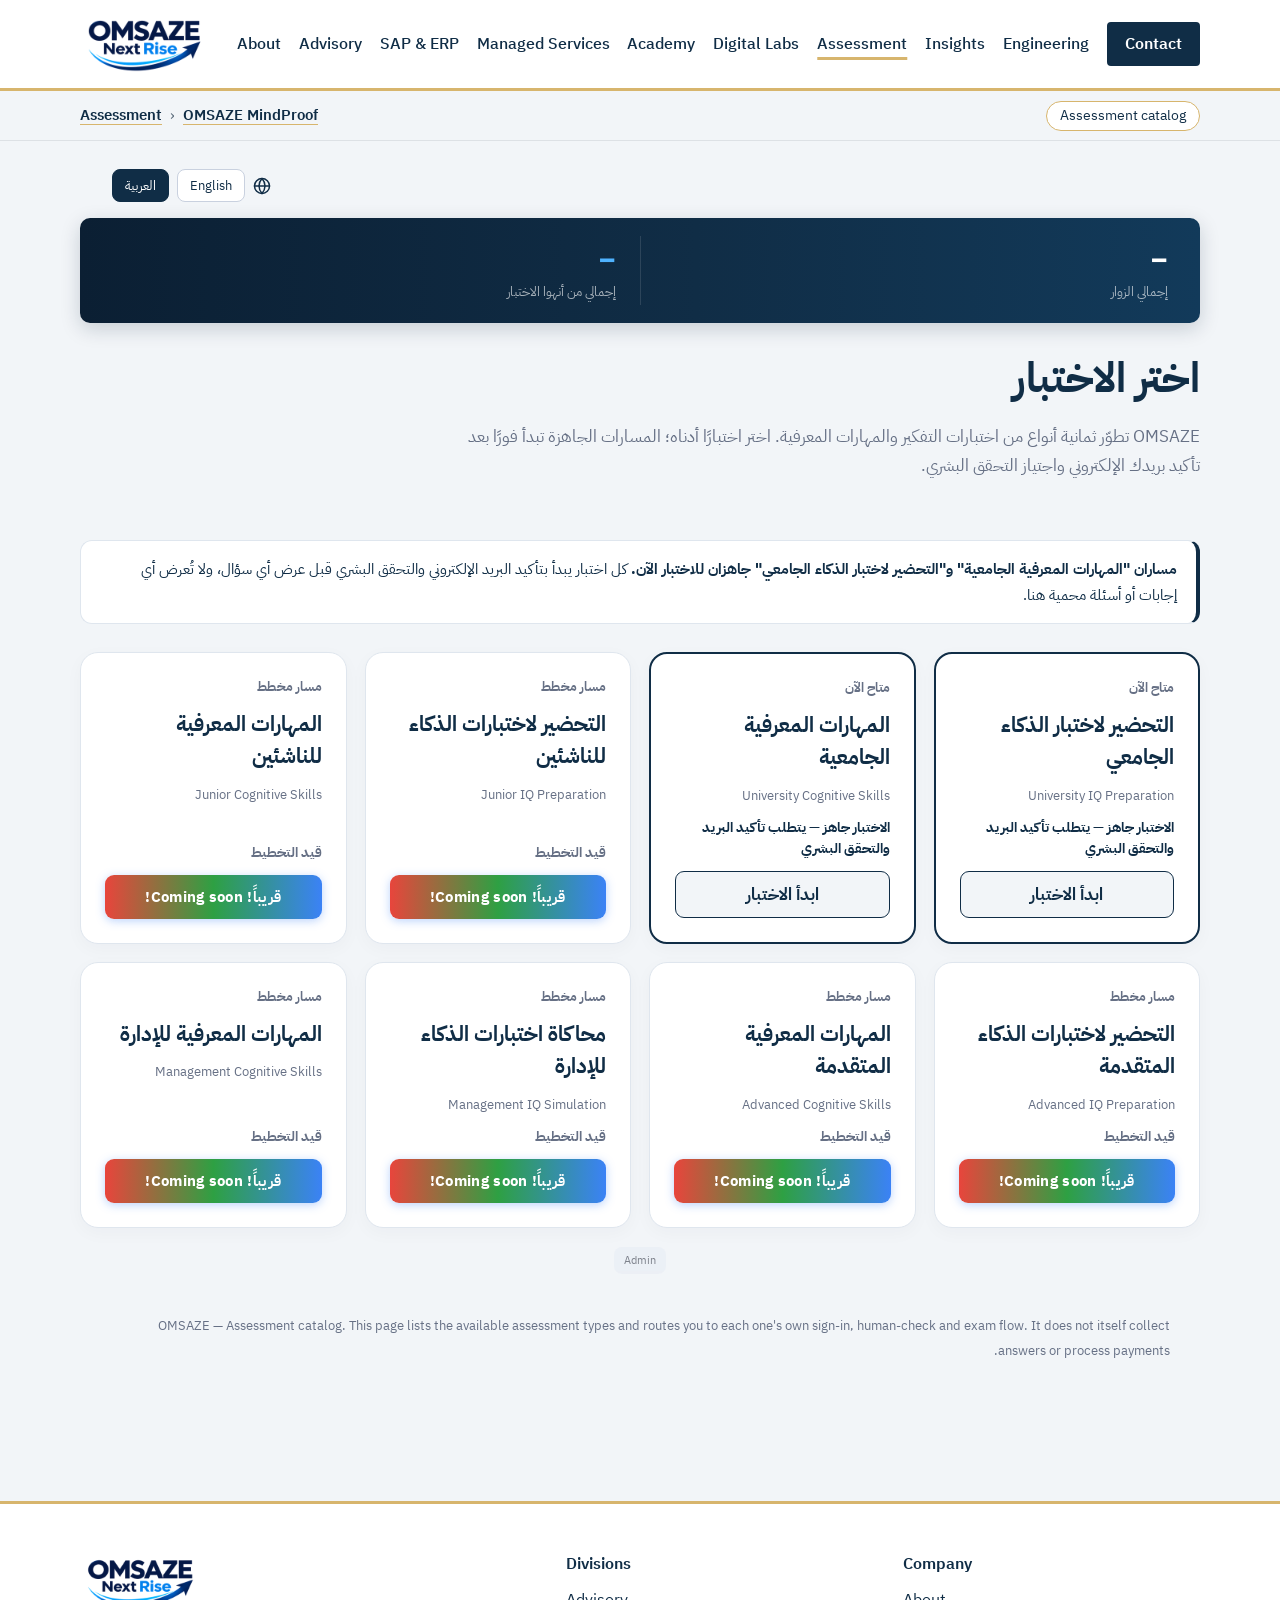
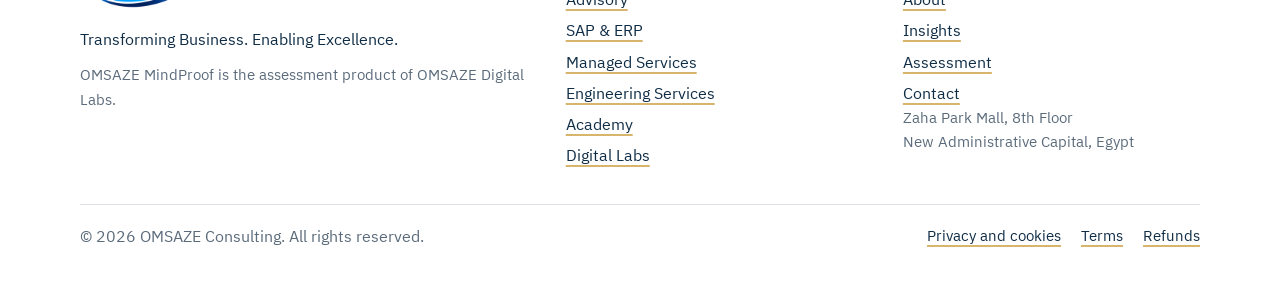
==== index.html @ 2c299480 "Switch MindProof colours to the OMSAZE palette and show exam numbers as the dark tile band Blue and " ====
<!DOCTYPE html>
<html>
<head>
<meta charset="utf-8">
<meta name="viewport" content="width=device-width, initial-scale=1">
<title>OMSAZE — Choose an assessment</title>
<style>
:root{color-scheme:light;--navy:#102D46;--blue:#102D46;--teal:#9A7A35;--muted:#667085;--line:#dfe6ee;--paper:#F2F5F8}
*{box-sizing:border-box}
body{margin:0;background:var(--paper);color:var(--navy);font-family:"Aptos Display","Aptos",Inter,"Segoe UI",system-ui,Tahoma,Arial,sans-serif;font-size:16.5px}
main{max-width:1060px;margin:auto;padding:28px 20px 90px}
.brandbar{display:flex;justify-content:center;margin-bottom:14px}
.brandmark{font-size:25px;font-weight:800;letter-spacing:2px;color:var(--blue);direction:ltr}
.brandmark b{font-size:30px;line-height:1}
.langbar{display:flex;align-items:center;justify-content:flex-end;gap:8px;max-width:1060px;margin:0 auto 16px;padding:0 2px}
.langbar .globe{display:flex;color:var(--blue)}
.langbar button{background:#fff;color:var(--blue);border:1px solid #c9d1df;border-radius:8px;padding:6px 12px;font-size:13px;cursor:pointer}
.langbar button.on{background:var(--blue);color:#fff;border-color:var(--blue)}
.stats{display:flex;gap:12px;margin-bottom:16px}
.stats>div{flex:1;text-align:center;padding:14px;background:#fff;border-radius:10px;box-shadow:0 2px 10px rgba(11,31,58,.05)}
.stats b{display:block;font-size:27px;color:var(--teal)}
.stats span{font-size:14px;color:var(--muted)}
.stats .ic{display:flex;justify-content:center;color:var(--blue);margin-bottom:6px}
#geoLine{text-align:center;font-size:13px;color:var(--muted);margin:-6px 0 16px}
header.hero{padding:4px 0 22px}
h1{font-size:clamp(28px,5vw,42px);margin:10px 0;line-height:1.3}
.lede{font-size:16.5px;color:var(--muted);line-height:1.8;max-width:760px}
.note{background:#fff;border:1px solid var(--line);border-inline-start:4px solid var(--blue);padding:15px 19px;border-radius:12px;line-height:1.8;margin:20px 0 28px;font-size:14.5px}
.grid{display:grid;grid-template-columns:repeat(auto-fit,minmax(245px,1fr));gap:18px}
article{min-height:208px;display:flex;flex-direction:column;gap:12px;background:#fff;border:1px solid var(--line);border-radius:18px;padding:24px;box-shadow:0 5px 18px rgba(11,31,58,.03)}
article.pilot{border:2px solid var(--blue)}
.kicker{font-size:13px;color:var(--muted);font-weight:700}
h2{font-size:21px;line-height:1.55;margin:0}
.english{font-size:13px;color:var(--muted);direction:ltr;text-align:right}
.status{margin-top:auto;color:var(--muted);font-size:14px;font-weight:700}
article.pilot .status{color:var(--blue)}
a.previewBtn{display:block;text-align:center;text-decoration:none;border:1px solid var(--blue);background:#F2F5F8;color:var(--blue);border-radius:9px;padding:10px 16px;font-weight:700}
button.soon{font-size:15px;font-weight:800;letter-spacing:.3px;color:#ffffff;background:linear-gradient(90deg, #e8453c 0%, #2ea043 50%, #3b82f6 100%);border:none;border-radius:9px;padding:11px 16px;text-align:center;width:100%;cursor:not-allowed;box-shadow:0 2px 10px rgba(59,130,246,0.35)}
.card{max-width:420px;margin:24px auto 0;background:#fff;border-radius:12px;padding:20px;box-shadow:0 2px 12px rgba(0,0,0,.08)}
.card label{display:block;margin:10px 0 4px;font-weight:600;font-size:13px}
.card input{width:100%;padding:10px;border:1px solid #c9d1df;border-radius:8px;font-size:14px}
.card button{background:var(--blue);color:#fff;border:0;border-radius:8px;padding:10px 18px;font-size:14px;cursor:pointer;margin-top:8px}
.err{color:#c0392b;font-size:14px;margin-top:6px;min-height:16px}
footer{font-size:13px;color:var(--muted);line-height:1.9;margin-top:40px;max-width:1060px;margin-inline:auto}
</style>
<link rel="preconnect" href="https://fonts.googleapis.com"><link rel="preconnect" href="https://fonts.gstatic.com" crossorigin><link href="https://fonts.googleapis.com/css2?family=Manrope:wght@600;700;800&family=Source+Sans+3:wght@400;500;600;700&family=IBM+Plex+Sans+Arabic:wght@400;500;600;700&display=swap" rel="stylesheet"><link rel="stylesheet" href="./omsaze-brand.css"></head>
<body>
<main>
<div class="langbar" id="langbar"><span class="globe"><svg width="18" height="18" viewBox="0 0 24 24" fill="none" stroke="currentColor" stroke-width="2" stroke-linecap="round" stroke-linejoin="round"><circle cx="12" cy="12" r="10"/><line x1="2" y1="12" x2="22" y2="12"/><path d="M12 2a15.3 15.3 0 0 1 4 10 15.3 15.3 0 0 1-4 10 15.3 15.3 0 0 1-4-10 15.3 15.3 0 0 1 4-10z"/></svg></span><button type="button" id="lg_en" onclick="setPageLang('en')">English</button><button type="button" id="lg_ar" onclick="setPageLang('ar')">العربية</button></div>
<div class="card stats" id="stats"><div><span class="ic"><svg width="24" height="24" viewBox="0 0 24 24" fill="none" stroke="currentColor" stroke-width="2" stroke-linecap="round" stroke-linejoin="round"><path d="M1 12s4-7 11-7 11 7 11 7-4 7-11 7S1 12 1 12z"/><circle cx="12" cy="12" r="3"/></svg></span><b id="st_v">–</b><span id="lb_v">Total Visitors</span></div><div><span class="ic"><svg width="24" height="24" viewBox="0 0 24 24" fill="none" stroke="currentColor" stroke-width="2" stroke-linecap="round" stroke-linejoin="round"><path d="M22 11.08V12a10 10 0 1 1-5.93-9.14"/><path d="M22 4 12 14.01l-3-3"/></svg></span><b id="st_s">–</b><span id="lb_s">Total Submitted</span></div></div>
<p id="geoLine"></p>
<header class="hero">
  <h1 id="h1" dir="rtl">اختر الاختبار الذي تريد معاينته</h1>
  <p class="lede" id="lede" dir="rtl">OMSAZE تطوّر ثمانية أنواع من اختبارات التفكير والمهارات المعرفية. اختر اختبارًا أدناه؛ المسارات الجاهزة تبدأ فورًا بعد تأكيد بريدك الإلكتروني واجتياز التحقق البشري.</p>
</header>
<div class="note" id="note" dir="rtl"><strong>مسارا "المهارات المعرفية الجامعية" و"التحضير لاختبار الذكاء الجامعي" متاحان الآن.</strong> كل اختبار يبدأ بتأكيد البريد الإلكتروني والتحقق البشري قبل عرض أي سؤال، ولا تُعرض أي إجابات أو أسئلة محمية هنا.</div>
<section class="grid" id="catalog" aria-label="أنواع الاختبارات"></section>
<p style="text-align:center;margin:18px 0 0"><button type="button" id="adminToggle" style="font-size:11px;padding:5px 10px;opacity:.55;background:#e7ecf5;color:#1d2433;border:0;border-radius:8px;cursor:pointer">Admin</button></p>
<div class="card" id="adminPanel" style="display:none;max-width:420px"></div>
<footer>OMSAZE — Assessment catalog. This page lists the available assessment types and routes you to each one's own sign-in, human-check and exam flow. It does not itself collect answers or process payments.</footer>
</main>
<script src="./staging-config.js"></script>
<script src="./assessment-catalog.js"></script>
<script>
"use strict";
let LANG='ar';
const STAGE_LABELS={en:{visitors:'Total Visitors',submitted:'Total Submitted',h1:'Choose an assessment',lede:'OMSAZE is developing eight types of reasoning and cognitive-skills assessments. Pick one below — the ready tracks start right away once you confirm your email and pass the human check.',note:'<strong>University Cognitive Skills and University IQ Preparation are available now.</strong> Every exam begins with email confirmation and a human check before any question is shown. No answers or protected questions are ever shown here.'},
  ar:{visitors:'إجمالي الزوار',submitted:'إجمالي من أنهوا الاختبار',h1:'اختر الاختبار',lede:'OMSAZE تطوّر ثمانية أنواع من اختبارات التفكير والمهارات المعرفية. اختر اختبارًا أدناه؛ المسارات الجاهزة تبدأ فورًا بعد تأكيد بريدك الإلكتروني واجتياز التحقق البشري.',note:'<strong>مساران "المهارات المعرفية الجامعية" و"التحضير لاختبار الذكاء الجامعي" جاهزان للاختبار الآن.</strong> كل اختبار يبدأ بتأكيد البريد الإلكتروني والتحقق البشري قبل عرض أي سؤال، ولا تُعرض أي إجابات أو أسئلة محمية هنا.'}};
function renderCatalog(){
  const root=document.getElementById('catalog'); root.innerHTML='';
  const catalog=window.OMSAZE_T_CATALOG;
  if(!Array.isArray(catalog)||catalog.length!==8){root.textContent='Could not load the assessment catalog.';return}
  for(const item of catalog){
    const card=document.createElement('article'); if(item.pilot)card.className='pilot';
    const kicker=document.createElement('div'); kicker.className='kicker'; kicker.textContent=item.pilot?(LANG==='ar'?'متاح الآن':'Available now'):(LANG==='ar'?'مسار مخطط':'Planned track');
    const title=document.createElement('h2'); title.textContent=LANG==='ar'?item.ar:item.en;
    const subtitle=document.createElement('div'); subtitle.className='english'; subtitle.textContent=LANG==='ar'?item.en:item.ar;
    const status=document.createElement('div'); status.className='status'; status.textContent=item.previewHref?(LANG==='ar'?'الاختبار جاهز — يتطلب تأكيد البريد والتحقق البشري':'Exam ready — email confirmation and human check required'):(item.pilot?(LANG==='ar'?'تجهيز بنك أسئلة أصلي ومراجع':'Building an original, reviewed question bank'):(LANG==='ar'?'قيد التخطيط':'Planned'));
    let button;
    if(item.previewHref){
      button=document.createElement('a'); button.className='previewBtn'; button.href=item.previewHref;
      button.textContent=LANG==='ar'?'ابدأ الاختبار':'Start exam';
    } else {
      button=document.createElement('button'); button.type='button'; button.disabled=true; button.className='soon';
      button.textContent=LANG==='ar'?'قريباً! Coming soon!':'Coming soon!';
    }
    card.append(kicker,title,subtitle,status,button); root.append(card);
  }
}
function updateLangButtons(){const en=document.getElementById('lg_en'),ar=document.getElementById('lg_ar');if(en)en.classList.toggle('on',LANG==='en');if(ar)ar.classList.toggle('on',LANG==='ar')}
function refreshStatLabels(){const s=STAGE_LABELS[LANG]||STAGE_LABELS.en;const a=document.getElementById('lb_v'),b=document.getElementById('lb_s');if(a)a.textContent=s.visitors;if(b)b.textContent=s.submitted}
function applyTexts(){const s=STAGE_LABELS[LANG]||STAGE_LABELS.en;document.documentElement.lang=LANG;document.documentElement.dir=LANG==='ar'?'rtl':'ltr';
  document.getElementById('h1').textContent=s.h1;document.getElementById('h1').dir=LANG==='ar'?'rtl':'ltr';
  document.getElementById('lede').textContent=s.lede;document.getElementById('lede').dir=LANG==='ar'?'rtl':'ltr';
  document.getElementById('note').innerHTML=s.note;document.getElementById('note').dir=LANG==='ar'?'rtl':'ltr';
  refreshStatLabels();updateLangButtons();renderCatalog();}
function setPageLang(l){LANG=l;applyTexts()}
/* ---------- staging config / visit tracking / counts ---------- */
const STAGING_BASE=window.OMSAZE_STAGING_API_BASE||'', STAGING_KEY='sb_publishable_Xg48L8YEyp6wLSgDo4_7ww_ljIgB3H_';
async function trackVisit(){
  if(!STAGING_BASE)return;
  try{
    const r=await fetch(STAGING_BASE+'/track-visit',{method:'POST',headers:{'Content-Type':'application/json',apikey:STAGING_KEY},body:JSON.stringify({path:location.pathname})});
    const j=await r.json();
    const geo=document.getElementById('geoLine');
    if(geo&&(j.city||j.country)){
      const where=[j.city,j.country].filter(Boolean).join(', ');
      geo.textContent=(LANG==='ar'?'تزورنا الآن من ':'Visiting from ')+where;
    }
  }catch(e){}
}
async function loadStats(){
  refreshStatLabels();
  if(!STAGING_BASE)return;
  try{
    const r=await fetch(STAGING_BASE+'/track-visit',{method:'POST',headers:{'Content-Type':'application/json',apikey:STAGING_KEY},body:JSON.stringify({action:'counts'})});
    const j=await r.json();
    document.getElementById('st_v').textContent=j.visitors;
    document.getElementById('st_s').textContent=j.submitted;
  }catch(e){}
}
/* ---------- admin mini-panel (OTP-gated, mohamedtahereshesh@gmail.com only) ---------- */
function adminToken(){
  try{const raw=sessionStorage.getItem('omsaze-admin-token');if(!raw)return null;const t=JSON.parse(raw);
    if(t&&t.token&&t.exp>Date.now())return t.token;}catch(e){}
  return null;
}
async function adminCall(body){
  const r=await fetch(STAGING_BASE+'/payment-dashboard',{method:'POST',headers:{'Content-Type':'application/json',apikey:STAGING_KEY},body:JSON.stringify(body)});
  const j=await r.json();if(!r.ok)throw new Error(j.error||'Request failed');return j;
}
function renderAdminLogin(msg){
  const p=document.getElementById('adminPanel');
  p.innerHTML=`<label>Admin email</label><input id="admEmail" type="email" placeholder="you@example.com">
    <div id="admCodeWrap" style="display:none"><label>Code</label><input id="admCode" inputmode="numeric" maxlength="8"></div>
    <button type="button" id="admGo">Request code</button>
    <p class="err" id="admMsg">${msg||''}</p>`;
  let requested=false;
  document.getElementById('admGo').onclick=async()=>{
    const email=document.getElementById('admEmail').value.trim();
    const msgEl=document.getElementById('admMsg');
    try{
      if(!requested){
        await adminCall({action:'requestAccess',email});
        requested=true;document.getElementById('admCodeWrap').style.display='block';
        document.getElementById('admGo').textContent='Verify code';msgEl.textContent='If that email is authorized, a code was sent.';
      }else{
        const code=document.getElementById('admCode').value.trim();
        const r=await adminCall({action:'verifyAccess',email,code});
        sessionStorage.setItem('omsaze-admin-token',JSON.stringify({token:r.adminToken,exp:Date.now()+r.expiresInSeconds*1000}));
        renderAdminSummary();
      }
    }catch(e){msgEl.textContent=e.message;}
  };
}
async function renderAdminSummary(){
  const p=document.getElementById('adminPanel');
  try{
    const j=await adminCall({action:'data'});
    p.innerHTML=`<p style="font-size:13px;color:#4a5568;margin:0 0 8px"><b>${j.totalVisits}</b> visitors · <b>${j.submittedExams}</b> submitted exams</p>
      <p><a href="./payment-analytics.html">Open payment analytics →</a></p>
      <p><a href="./legacy-exam.html">Legacy free-tier exam (development only) →</a></p>`;
  }catch(e){
    sessionStorage.removeItem('omsaze-admin-token');
    renderAdminLogin('Session expired. '+e.message);
  }
}
document.getElementById('adminToggle')?.addEventListener('click',()=>{
  const p=document.getElementById('adminPanel');
  const show=p.style.display==='none';
  p.style.display=show?'block':'none';
  if(show){ if(adminToken()) renderAdminSummary(); else renderAdminLogin(); }
});
/* ---------- init ---------- */
applyTexts();
trackVisit().finally(loadStats);
</script>
<script src="./omsaze-shell.js" data-label="Assessment catalog"></script>
</body>
</html>
---- omsaze-brand.css ----
/* OMSAZE corporate identity for MindProof (matches omsaze.com):
   Manrope for headings, Source Sans 3 for text, IBM Plex Sans Arabic for Arabic,
   OMSAZE Next Rise logo, navy headings with the gold accent.
   The "Coming soon" gradient badge (button.soon) is intentionally left unchanged. */
:root { --omsaze-navy: #102D46; --omsaze-gold: #D7B56D; --omsaze-link: #0078e8; }
html, body, :root { font-family: "Source Sans 3", "Segoe UI", system-ui, Arial, sans-serif !important; }
input, select, textarea, button:not(.soon) { font-family: inherit; }
h1, h2, h3, .brand, .brandmark, .kicker, .eyebrow { font-family: Manrope, "Source Sans 3", system-ui, sans-serif !important; }
h1, h2, h3 { color: var(--omsaze-navy); letter-spacing: -0.01em; }
html[lang="ar"] body, html[dir="rtl"] body, [dir="rtl"], :lang(ar) { font-family: "IBM Plex Sans Arabic", "Source Sans 3", Tahoma, sans-serif !important; }
html[dir="rtl"] h1, html[dir="rtl"] h2, html[dir="rtl"] h3, h1[dir="rtl"], h2[dir="rtl"] { font-family: "IBM Plex Sans Arabic", Tahoma, sans-serif !important; letter-spacing: normal; }
.omsaze-logo { height: 44px; width: auto; display: block; }
header .omsaze-logo { height: 40px; }
.brandbar { padding-bottom: 12px; border-bottom: 3px solid var(--omsaze-gold); max-width: 220px; margin-inline: auto; }
body > header { border-bottom: 3px solid var(--omsaze-gold) !important; }
a { text-decoration-color: var(--omsaze-gold); }
:focus-visible { outline: 3px solid var(--omsaze-navy); outline-offset: 3px; }

/* OMSAZE site shell (omsaze-shell.js): same header, logo and footer as the main OMSAZE website. */
.oms-header, .oms-footer { --oms-navy: #102D46; --oms-gold: #D7B56D; --oms-rule: rgba(16,45,70,.14); --oms-muted: #5b6b7b;
  font-family: "Source Sans 3", "Segoe UI", system-ui, Arial, sans-serif !important; color: var(--oms-navy); line-height: 1.5; text-align: left; }
.oms-header *, .oms-footer * { box-sizing: border-box; }
.oms-wrap { max-width: 1200px; margin-inline: auto; padding-inline: clamp(16px, 4vw, 40px); }
.oms-header { position: sticky; top: 0; z-index: 50; background: #fff; border-bottom: 1px solid var(--oms-rule); }
.oms-skip { position: absolute; left: 1rem; top: 0; transform: translateY(-200%); background: var(--oms-gold); color: var(--oms-navy); padding: .6rem 1rem; font-weight: 600; z-index: 60; }
.oms-skip:focus { transform: none; }
.oms-header-inner { display: flex; align-items: center; justify-content: space-between; gap: 1.5rem; min-height: 88px; position: relative; }
.oms-brand img { width: 128px; height: auto; display: block; }
.oms-nav { display: flex; align-items: center; gap: clamp(.8rem, 1.4vw, 1.4rem); }
.oms-header .oms-nav a { color: var(--oms-navy); font-weight: 500; font-size: 1rem; text-decoration: none; padding-block: .4rem; }
.oms-header .oms-nav a:hover { text-decoration: underline; text-decoration-color: var(--oms-gold); text-decoration-thickness: 2px; text-underline-offset: 6px; }
.oms-header .oms-nav a[aria-current="page"] { text-decoration: underline; text-decoration-color: var(--oms-gold); text-decoration-thickness: 3px; text-underline-offset: 8px; }
.oms-header .oms-nav a.oms-btn { background: var(--oms-navy); color: #fff; border: 2px solid var(--oms-navy); border-radius: 4px; padding: .5rem 1rem; font-weight: 600; }
.oms-header .oms-nav a.oms-btn:hover { text-decoration: none; }
.oms-menu { display: none; background: none; border: 2px solid var(--oms-navy); border-radius: 4px; padding: .45rem .9rem; font: 600 1rem "Source Sans 3", system-ui, sans-serif; color: var(--oms-navy); cursor: pointer; width: auto; margin: 0; }
@media (max-width: 1100px) {
  .oms-menu { display: inline-flex; }
  .oms-nav { display: none; position: absolute; top: 100%; inset-inline: calc(-1 * clamp(16px, 4vw, 40px)); flex-direction: column; align-items: stretch; gap: 0; background: #fff; border-bottom: 1px solid var(--oms-rule); padding: .5rem clamp(16px, 4vw, 40px) 1.25rem; }
  .oms-nav.is-open { display: flex; }
  .oms-header .oms-nav a { padding-block: .8rem; border-bottom: 1px solid var(--oms-rule); }
  .oms-header .oms-nav a.oms-btn { margin-top: 1rem; text-align: center; }
}
.oms-strip { background: #F2F5F8; border-top: 3px solid var(--oms-gold); }
.oms-strip-inner { display: flex; flex-wrap: wrap; align-items: center; justify-content: space-between; gap: .5rem 1rem; padding-block: .6rem; font-size: .95rem; }
.oms-crumbs { display: flex; align-items: center; gap: .5rem; }
.oms-header .oms-crumbs a { color: var(--oms-navy); font-weight: 600; text-decoration: underline; text-decoration-color: var(--oms-gold); text-underline-offset: 4px; }
.oms-header .oms-crumbs span { color: var(--oms-muted); }
.oms-pill { border: 1px solid var(--oms-gold); border-radius: 999px; padding: .2rem .8rem; font-size: .9rem; color: var(--oms-navy); background: #fff; }
.oms-footer { background: #fff; border-top: 3px solid var(--oms-gold); padding-block: 3rem 2rem; margin-top: 3rem; font-size: 1rem; }
.oms-footer-grid { display: grid; grid-template-columns: 1.5fr 1fr 1fr; gap: 2.5rem; }
.oms-footer-logo { width: 120px; height: auto; display: block; margin-bottom: 1rem; }
.oms-footer h3 { font-family: Manrope, "Source Sans 3", sans-serif !important; font-size: 1rem; font-weight: 600; color: var(--oms-navy); margin: 0 0 .75rem; letter-spacing: 0; }
.oms-footer ul { list-style: none; margin: 0; padding: 0; display: grid; gap: .45rem; }
.oms-footer p { margin: 0 0 .6rem; color: var(--oms-navy); font-size: 1rem; line-height: 1.6; }
.oms-footer p.oms-muted { color: var(--oms-muted); font-size: .95rem; }
.oms-footer a { color: var(--oms-navy); text-decoration: underline; text-decoration-color: var(--oms-gold); text-decoration-thickness: 2px; text-underline-offset: 4px; }
.oms-legal { margin-top: 2.25rem; padding-top: 1.25rem; border-top: 1px solid var(--oms-rule); display: flex; flex-wrap: wrap; justify-content: space-between; gap: 1rem; font-size: .95rem; }
.oms-legal p { margin: 0; color: var(--oms-muted); }
.oms-legal nav { display: flex; flex-wrap: wrap; gap: 1.25rem; }
@media (max-width: 760px) { .oms-footer-grid { grid-template-columns: 1fr; } .oms-brand img { width: 112px; } .oms-header-inner { min-height: 72px; } }

/* Visitors / Submitted counters as a dark stats band (owner's reference style). */
#stats.card.stats { max-width: none; display: flex; gap: 0; padding: 18px 8px; margin: 8px 0 20px; border-radius: 10px;
  background: linear-gradient(90deg, #0B1F33 0%, #102D46 55%, #123a5a 100%); box-shadow: 0 6px 20px rgba(11,31,58,.18); }
#stats.card.stats > div { flex: 1; background: none; box-shadow: none; border-radius: 0; padding: 4px 24px; text-align: start; }
#stats.card.stats > div + div { border-inline-start: 1px solid rgba(255,255,255,.12); }
#stats.card.stats .ic { display: none; }
#stats.card.stats b { font-family: Manrope, "Source Sans 3", sans-serif !important; font-size: clamp(26px, 3.2vw, 34px); font-weight: 800; line-height: 1.1; color: #fff; letter-spacing: -0.01em; }
#stats.card.stats > div + div b { color: #4FB3FF; }
#stats.card.stats span { display: block; margin-top: 4px; font-size: 13px; color: rgba(255,255,255,.62); }

/* Pay-to-reveal: blurred result preview before payment. */
.lockedpreview { border-top: 3px solid var(--omsaze-gold); }
.lockedpreview .blurred { filter: blur(6px); opacity: .7; user-select: none; pointer-events: none; margin: 14px 0; }

/* Use the page width like the main OMSAZE website (1200px content column). */
body > main { max-width: 1200px !important; padding-inline: clamp(16px, 4vw, 40px) !important; }
body > main#app { max-width: 1100px !important; }
body > main#app.oms-wide { max-width: 1200px !important; }

/* Exam pages: number tiles in the same dark band style as the catalog counters. */
#app .metrics:not(.blurred .metrics) { display: flex; gap: 0; padding: 18px 8px; border-radius: 10px; background: linear-gradient(90deg, #0B1F33 0%, #102D46 55%, #123a5a 100%); box-shadow: 0 6px 20px rgba(11,31,58,.18); }
#app .metrics:not(.blurred .metrics) .metric { flex: 1; background: none; border: 0; box-shadow: none; border-radius: 0; padding: 4px 24px; }
#app .metrics:not(.blurred .metrics) .metric + .metric { border-inline-start: 1px solid rgba(255,255,255,.12); }
#app .metrics:not(.blurred .metrics) .metric b { color: #fff; font-family: Manrope, "Source Sans 3", sans-serif !important; font-size: clamp(26px, 3.2vw, 34px); font-weight: 800; }
#app .metrics:not(.blurred .metrics) .metric b small, #app .metrics:not(.blurred .metrics) .metric b span { color: #fff; }
#app .metrics:not(.blurred .metrics) .metric:nth-child(2) b { color: #4FB3FF; }
#app .metrics:not(.blurred .metrics) .metric > span { color: rgba(255,255,255,.62); }
@media (max-width: 560px) { #app .metrics:not(.blurred .metrics) { flex-direction: column; } #app .metrics:not(.blurred .metrics) .metric + .metric { border-inline-start: 0; border-top: 1px solid rgba(255,255,255,.12); } }
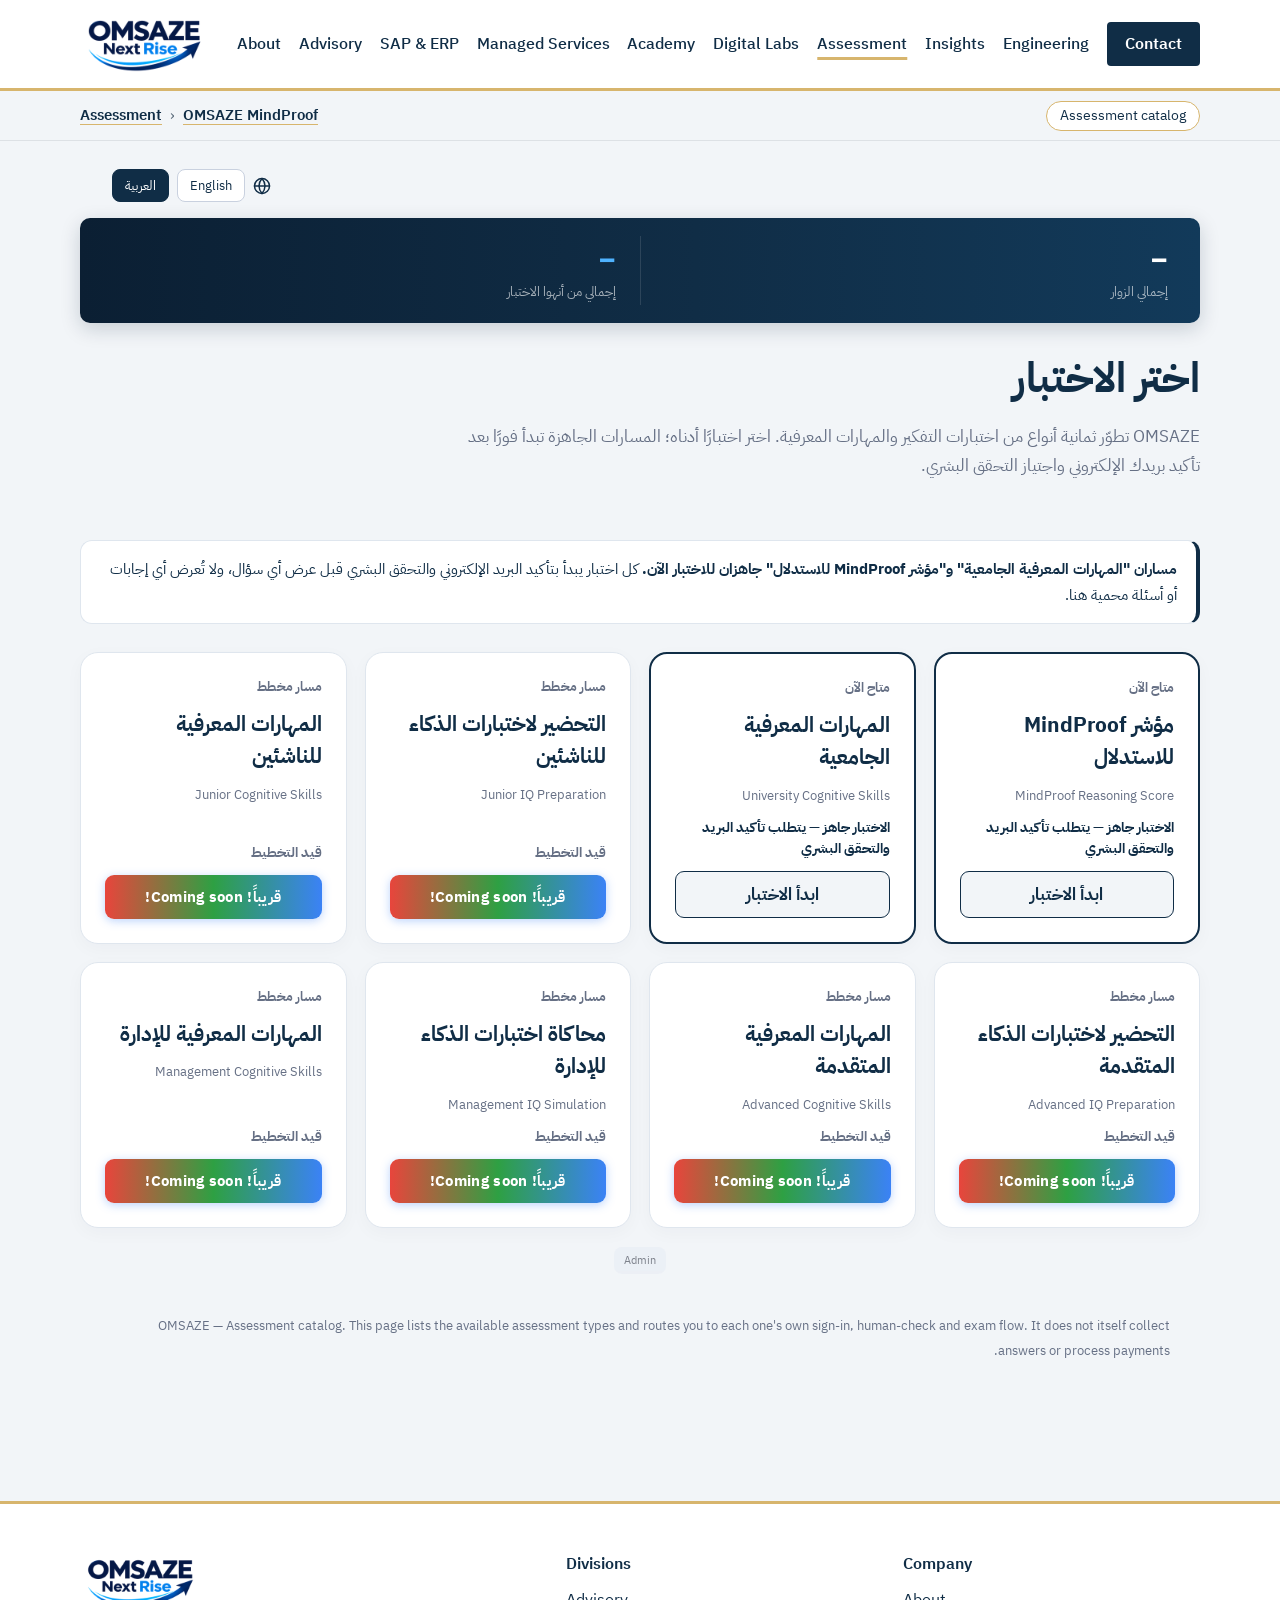
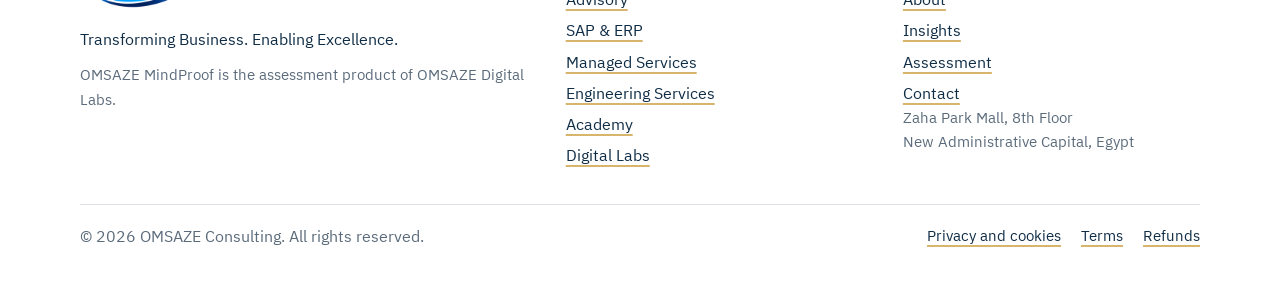
==== commit 19a8c7f5: "[OMS-MND-261126-08] Rename IQ exam to MindProof Reasoning Score (display names, certificate, report," ====
--- a/index.html
+++ b/index.html
@@ -53,7 +53,7 @@
   <h1 id="h1" dir="rtl">اختر الاختبار الذي تريد معاينته</h1>
   <p class="lede" id="lede" dir="rtl">OMSAZE تطوّر ثمانية أنواع من اختبارات التفكير والمهارات المعرفية. اختر اختبارًا أدناه؛ المسارات الجاهزة تبدأ فورًا بعد تأكيد بريدك الإلكتروني واجتياز التحقق البشري.</p>
 </header>
-<div class="note" id="note" dir="rtl"><strong>مسارا "المهارات المعرفية الجامعية" و"التحضير لاختبار الذكاء الجامعي" متاحان الآن.</strong> كل اختبار يبدأ بتأكيد البريد الإلكتروني والتحقق البشري قبل عرض أي سؤال، ولا تُعرض أي إجابات أو أسئلة محمية هنا.</div>
+<div class="note" id="note" dir="rtl"><strong>مسارا "المهارات المعرفية الجامعية" و"مؤشر MindProof للاستدلال" متاحان الآن.</strong> كل اختبار يبدأ بتأكيد البريد الإلكتروني والتحقق البشري قبل عرض أي سؤال، ولا تُعرض أي إجابات أو أسئلة محمية هنا.</div>
 <section class="grid" id="catalog" aria-label="أنواع الاختبارات"></section>
 <p style="text-align:center;margin:18px 0 0"><button type="button" id="adminToggle" style="font-size:11px;padding:5px 10px;opacity:.55;background:#e7ecf5;color:#1d2433;border:0;border-radius:8px;cursor:pointer">Admin</button></p>
 <div class="card" id="adminPanel" style="display:none;max-width:420px"></div>
@@ -63,9 +63,9 @@
 <script src="./assessment-catalog.js"></script>
 <script>
 "use strict";
-let LANG='ar';
-const STAGE_LABELS={en:{visitors:'Total Visitors',submitted:'Total Submitted',h1:'Choose an assessment',lede:'OMSAZE is developing eight types of reasoning and cognitive-skills assessments. Pick one below — the ready tracks start right away once you confirm your email and pass the human check.',note:'<strong>University Cognitive Skills and University IQ Preparation are available now.</strong> Every exam begins with email confirmation and a human check before any question is shown. No answers or protected questions are ever shown here.'},
-  ar:{visitors:'إجمالي الزوار',submitted:'إجمالي من أنهوا الاختبار',h1:'اختر الاختبار',lede:'OMSAZE تطوّر ثمانية أنواع من اختبارات التفكير والمهارات المعرفية. اختر اختبارًا أدناه؛ المسارات الجاهزة تبدأ فورًا بعد تأكيد بريدك الإلكتروني واجتياز التحقق البشري.',note:'<strong>مساران "المهارات المعرفية الجامعية" و"التحضير لاختبار الذكاء الجامعي" جاهزان للاختبار الآن.</strong> كل اختبار يبدأ بتأكيد البريد الإلكتروني والتحقق البشري قبل عرض أي سؤال، ولا تُعرض أي إجابات أو أسئلة محمية هنا.'}};
+let LANG='ar';try{const saved=localStorage.getItem('omsaze-lang');if(saved==='en'||saved==='ar')LANG=saved}catch{}
+const STAGE_LABELS={en:{visitors:'Total Visitors',submitted:'Total Submitted',h1:'Choose an assessment',lede:'OMSAZE is developing eight types of reasoning and cognitive-skills assessments. Pick one below — the ready tracks start right away once you confirm your email and pass the human check.',note:'<strong>University Cognitive Skills and MindProof Reasoning Score are available now.</strong> Every exam begins with email confirmation and a human check before any question is shown. No answers or protected questions are ever shown here.'},
+  ar:{visitors:'إجمالي الزوار',submitted:'إجمالي من أنهوا الاختبار',h1:'اختر الاختبار',lede:'OMSAZE تطوّر ثمانية أنواع من اختبارات التفكير والمهارات المعرفية. اختر اختبارًا أدناه؛ المسارات الجاهزة تبدأ فورًا بعد تأكيد بريدك الإلكتروني واجتياز التحقق البشري.',note:'<strong>مساران "المهارات المعرفية الجامعية" و"مؤشر MindProof للاستدلال" جاهزان للاختبار الآن.</strong> كل اختبار يبدأ بتأكيد البريد الإلكتروني والتحقق البشري قبل عرض أي سؤال، ولا تُعرض أي إجابات أو أسئلة محمية هنا.'}};
 function renderCatalog(){
   const root=document.getElementById('catalog'); root.innerHTML='';
   const catalog=window.OMSAZE_T_CATALOG;
@@ -78,7 +78,7 @@
     const status=document.createElement('div'); status.className='status'; status.textContent=item.previewHref?(LANG==='ar'?'الاختبار جاهز — يتطلب تأكيد البريد والتحقق البشري':'Exam ready — email confirmation and human check required'):(item.pilot?(LANG==='ar'?'تجهيز بنك أسئلة أصلي ومراجع':'Building an original, reviewed question bank'):(LANG==='ar'?'قيد التخطيط':'Planned'));
     let button;
     if(item.previewHref){
-      button=document.createElement('a'); button.className='previewBtn'; button.href=item.previewHref;
+      button=document.createElement('a'); button.className='previewBtn'; button.href=item.previewHref+(item.previewHref.includes('?')?'&':'?')+'lang='+LANG;
       button.textContent=LANG==='ar'?'ابدأ الاختبار':'Start exam';
     } else {
       button=document.createElement('button'); button.type='button'; button.disabled=true; button.className='soon';
@@ -94,7 +94,7 @@
   document.getElementById('lede').textContent=s.lede;document.getElementById('lede').dir=LANG==='ar'?'rtl':'ltr';
   document.getElementById('note').innerHTML=s.note;document.getElementById('note').dir=LANG==='ar'?'rtl':'ltr';
   refreshStatLabels();updateLangButtons();renderCatalog();}
-function setPageLang(l){LANG=l;applyTexts()}
+function setPageLang(l){LANG=l;try{localStorage.setItem('omsaze-lang',l)}catch{}applyTexts()}
 /* ---------- staging config / visit tracking / counts ---------- */
 const STAGING_BASE=window.OMSAZE_STAGING_API_BASE||'', STAGING_KEY='sb_publishable_Xg48L8YEyp6wLSgDo4_7ww_ljIgB3H_';
 async function trackVisit(){
--- a/omsaze-brand.css
+++ b/omsaze-brand.css
@@ -21,7 +21,7 @@
   font-family: "Source Sans 3", "Segoe UI", system-ui, Arial, sans-serif !important; color: var(--oms-navy); line-height: 1.5; text-align: left; }
 .oms-header *, .oms-footer * { box-sizing: border-box; }
 .oms-wrap { max-width: 1200px; margin-inline: auto; padding-inline: clamp(16px, 4vw, 40px); }
-.oms-header { position: sticky; top: 0; z-index: 50; background: #fff; border-bottom: 1px solid var(--oms-rule); }
+.oms-header { position: relative; z-index: 50; background: #fff; border-bottom: 1px solid var(--oms-rule); }
 .oms-skip { position: absolute; left: 1rem; top: 0; transform: translateY(-200%); background: var(--oms-gold); color: var(--oms-navy); padding: .6rem 1rem; font-weight: 600; z-index: 60; }
 .oms-skip:focus { transform: none; }
 .oms-header-inner { display: flex; align-items: center; justify-content: space-between; gap: 1.5rem; min-height: 88px; position: relative; }
@@ -87,3 +87,13 @@
 #app .metrics:not(.blurred .metrics) .metric:nth-child(2) b { color: #4FB3FF; }
 #app .metrics:not(.blurred .metrics) .metric > span { color: rgba(255,255,255,.62); }
 @media (max-width: 560px) { #app .metrics:not(.blurred .metrics) { flex-direction: column; } #app .metrics:not(.blurred .metrics) .metric + .metric { border-inline-start: 0; border-top: 1px solid rgba(255,255,255,.12); } }
+
+/* Exam screen uses the full width: wider page, answers in two columns, wider question navigator. */
+body > main#app { max-width: 1280px !important; }
+@media (min-width: 900px) {
+  #app .examlayout { grid-template-columns: minmax(0, 1fr) 380px; gap: 24px; }
+  #app #options { display: grid; grid-template-columns: 1fr 1fr; gap: 10px 14px; }
+  #app #options .option { margin: 0; }
+  #app .reviewgrid.side { grid-template-columns: repeat(10, 1fr); gap: 5px; }
+  #app .reviewgrid.side button { padding: 8px 0; font-size: 12px; }
+}
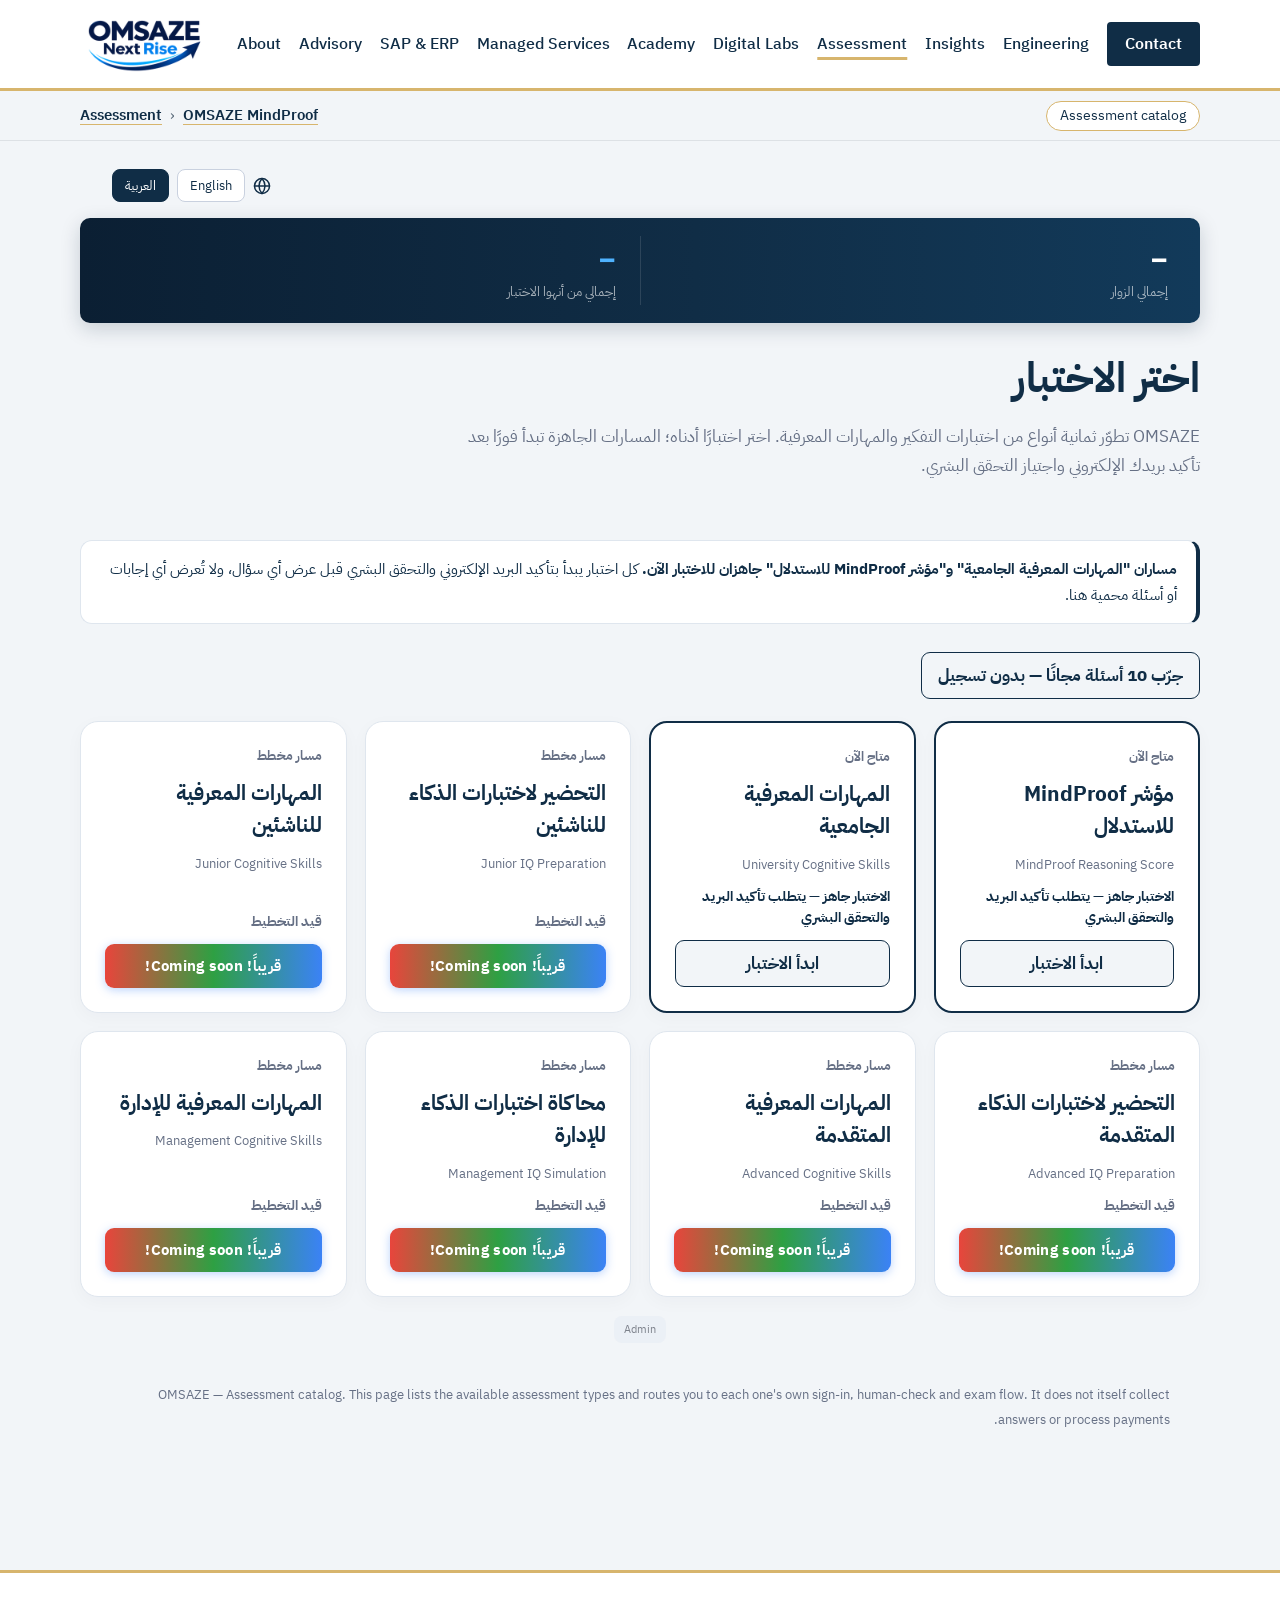
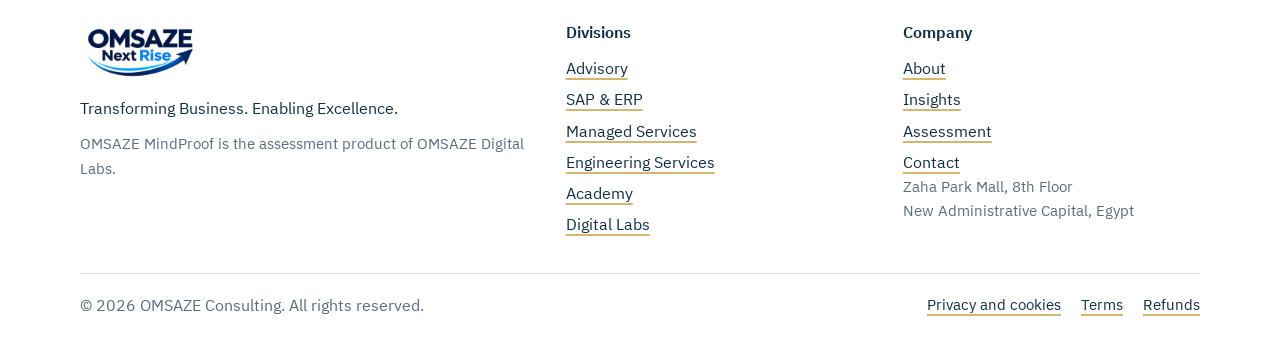
==== commit 7d2db695: "[OMS-MND-261126-09] Free 10-question demo page (no sign-in, payment or certificate) and catalog link" ====
--- a/index.html
+++ b/index.html
@@ -54,6 +54,7 @@
   <p class="lede" id="lede" dir="rtl">OMSAZE تطوّر ثمانية أنواع من اختبارات التفكير والمهارات المعرفية. اختر اختبارًا أدناه؛ المسارات الجاهزة تبدأ فورًا بعد تأكيد بريدك الإلكتروني واجتياز التحقق البشري.</p>
 </header>
 <div class="note" id="note" dir="rtl"><strong>مسارا "المهارات المعرفية الجامعية" و"مؤشر MindProof للاستدلال" متاحان الآن.</strong> كل اختبار يبدأ بتأكيد البريد الإلكتروني والتحقق البشري قبل عرض أي سؤال، ولا تُعرض أي إجابات أو أسئلة محمية هنا.</div>
+<p style="margin:0 0 22px"><a class="previewBtn" id="demoLink" href="./demo.html?lang=ar" style="display:inline-block">جرّب 10 أسئلة مجانًا — بدون تسجيل</a></p><!-- OMS-MND-261126-09 free demo link -->
 <section class="grid" id="catalog" aria-label="أنواع الاختبارات"></section>
 <p style="text-align:center;margin:18px 0 0"><button type="button" id="adminToggle" style="font-size:11px;padding:5px 10px;opacity:.55;background:#e7ecf5;color:#1d2433;border:0;border-radius:8px;cursor:pointer">Admin</button></p>
 <div class="card" id="adminPanel" style="display:none;max-width:420px"></div>
@@ -89,7 +90,7 @@
 }
 function updateLangButtons(){const en=document.getElementById('lg_en'),ar=document.getElementById('lg_ar');if(en)en.classList.toggle('on',LANG==='en');if(ar)ar.classList.toggle('on',LANG==='ar')}
 function refreshStatLabels(){const s=STAGE_LABELS[LANG]||STAGE_LABELS.en;const a=document.getElementById('lb_v'),b=document.getElementById('lb_s');if(a)a.textContent=s.visitors;if(b)b.textContent=s.submitted}
-function applyTexts(){const s=STAGE_LABELS[LANG]||STAGE_LABELS.en;document.documentElement.lang=LANG;document.documentElement.dir=LANG==='ar'?'rtl':'ltr';
+function applyTexts(){const s=STAGE_LABELS[LANG]||STAGE_LABELS.en;{const d=document.getElementById('demoLink');if(d){d.href='./demo.html?lang='+LANG;d.textContent=LANG==='ar'?'جرّب 10 أسئلة مجانًا — بدون تسجيل':'Try 10 free sample questions — no sign-in';}}document.documentElement.lang=LANG;document.documentElement.dir=LANG==='ar'?'rtl':'ltr';
   document.getElementById('h1').textContent=s.h1;document.getElementById('h1').dir=LANG==='ar'?'rtl':'ltr';
   document.getElementById('lede').textContent=s.lede;document.getElementById('lede').dir=LANG==='ar'?'rtl':'ltr';
   document.getElementById('note').innerHTML=s.note;document.getElementById('note').dir=LANG==='ar'?'rtl':'ltr';
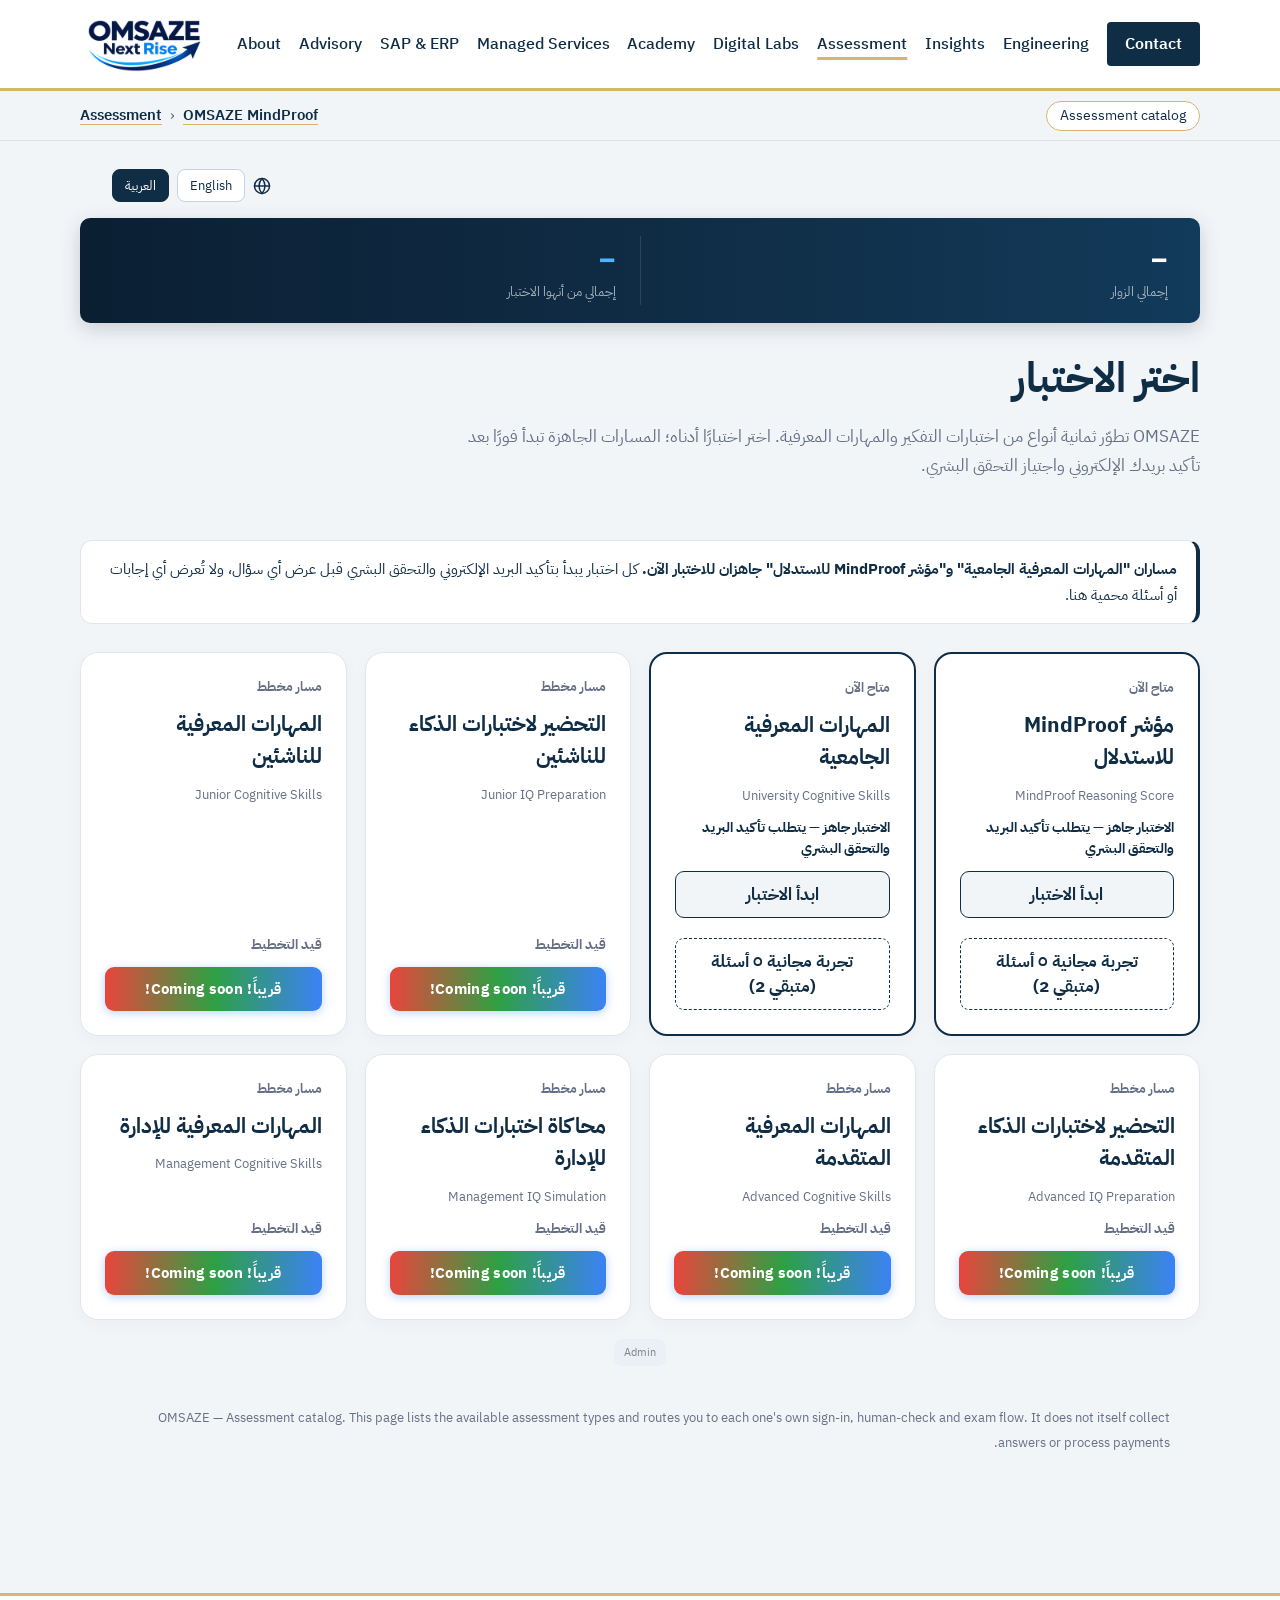
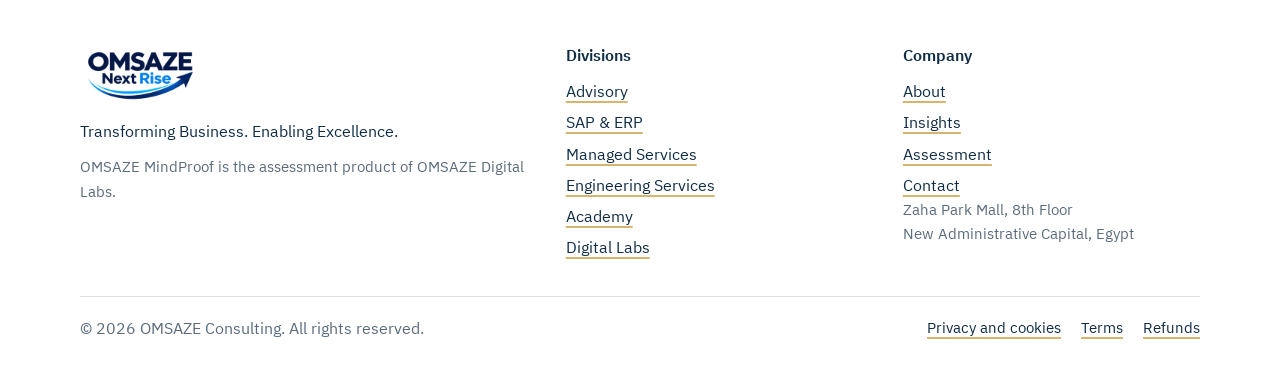
==== commit 8cd6aa29: "[OMS-MND-261126-09] Owner revision: Demo button per exam, 5 questions, max 2 demos, final score only" ====
--- a/index.html
+++ b/index.html
@@ -34,7 +34,7 @@
 .english{font-size:13px;color:var(--muted);direction:ltr;text-align:right}
 .status{margin-top:auto;color:var(--muted);font-size:14px;font-weight:700}
 article.pilot .status{color:var(--blue)}
-a.previewBtn{display:block;text-align:center;text-decoration:none;border:1px solid var(--blue);background:#F2F5F8;color:var(--blue);border-radius:9px;padding:10px 16px;font-weight:700}
+a.previewBtn,.demoBtn{display:block;text-align:center;text-decoration:none;border:1px solid var(--blue);background:#F2F5F8;color:var(--blue);border-radius:9px;padding:10px 16px;font-weight:700}
 button.soon{font-size:15px;font-weight:800;letter-spacing:.3px;color:#ffffff;background:linear-gradient(90deg, #e8453c 0%, #2ea043 50%, #3b82f6 100%);border:none;border-radius:9px;padding:11px 16px;text-align:center;width:100%;cursor:not-allowed;box-shadow:0 2px 10px rgba(59,130,246,0.35)}
 .card{max-width:420px;margin:24px auto 0;background:#fff;border-radius:12px;padding:20px;box-shadow:0 2px 12px rgba(0,0,0,.08)}
 .card label{display:block;margin:10px 0 4px;font-weight:600;font-size:13px}
@@ -42,7 +42,7 @@
 .card button{background:var(--blue);color:#fff;border:0;border-radius:8px;padding:10px 18px;font-size:14px;cursor:pointer;margin-top:8px}
 .err{color:#c0392b;font-size:14px;margin-top:6px;min-height:16px}
 footer{font-size:13px;color:var(--muted);line-height:1.9;margin-top:40px;max-width:1060px;margin-inline:auto}
-</style>
+.demoBtn{display:block;width:100%;margin-top:8px;font:inherit;background:#fff!important;border-style:dashed!important}.demoBtn:disabled{opacity:.5;cursor:not-allowed}</style>
 <link rel="preconnect" href="https://fonts.googleapis.com"><link rel="preconnect" href="https://fonts.gstatic.com" crossorigin><link href="https://fonts.googleapis.com/css2?family=Manrope:wght@600;700;800&family=Source+Sans+3:wght@400;500;600;700&family=IBM+Plex+Sans+Arabic:wght@400;500;600;700&display=swap" rel="stylesheet"><link rel="stylesheet" href="./omsaze-brand.css"></head>
 <body>
 <main>
@@ -54,7 +54,6 @@
   <p class="lede" id="lede" dir="rtl">OMSAZE تطوّر ثمانية أنواع من اختبارات التفكير والمهارات المعرفية. اختر اختبارًا أدناه؛ المسارات الجاهزة تبدأ فورًا بعد تأكيد بريدك الإلكتروني واجتياز التحقق البشري.</p>
 </header>
 <div class="note" id="note" dir="rtl"><strong>مسارا "المهارات المعرفية الجامعية" و"مؤشر MindProof للاستدلال" متاحان الآن.</strong> كل اختبار يبدأ بتأكيد البريد الإلكتروني والتحقق البشري قبل عرض أي سؤال، ولا تُعرض أي إجابات أو أسئلة محمية هنا.</div>
-<p style="margin:0 0 22px"><a class="previewBtn" id="demoLink" href="./demo.html?lang=ar" style="display:inline-block">جرّب 10 أسئلة مجانًا — بدون تسجيل</a></p><!-- OMS-MND-261126-09 free demo link -->
 <section class="grid" id="catalog" aria-label="أنواع الاختبارات"></section>
 <p style="text-align:center;margin:18px 0 0"><button type="button" id="adminToggle" style="font-size:11px;padding:5px 10px;opacity:.55;background:#e7ecf5;color:#1d2433;border:0;border-radius:8px;cursor:pointer">Admin</button></p>
 <div class="card" id="adminPanel" style="display:none;max-width:420px"></div>
@@ -77,20 +76,26 @@
     const title=document.createElement('h2'); title.textContent=LANG==='ar'?item.ar:item.en;
     const subtitle=document.createElement('div'); subtitle.className='english'; subtitle.textContent=LANG==='ar'?item.en:item.ar;
     const status=document.createElement('div'); status.className='status'; status.textContent=item.previewHref?(LANG==='ar'?'الاختبار جاهز — يتطلب تأكيد البريد والتحقق البشري':'Exam ready — email confirmation and human check required'):(item.pilot?(LANG==='ar'?'تجهيز بنك أسئلة أصلي ومراجع':'Building an original, reviewed question bank'):(LANG==='ar'?'قيد التخطيط':'Planned'));
-    let button;
+    let button, extra=null;
     if(item.previewHref){
       button=document.createElement('a'); button.className='previewBtn'; button.href=item.previewHref+(item.previewHref.includes('?')?'&':'?')+'lang='+LANG;
       button.textContent=LANG==='ar'?'ابدأ الاختبار':'Start exam';
+      // OMS-MND-261126-09: Demo button (5 questions, at most 2 demos per person on this browser, no result saved).
+      var used=0;try{const r=JSON.parse(localStorage.getItem('omsaze-demo-'+item.id)||'null');if(r&&Date.now()-r.t<86400000)used=r.n|0}catch{}
+      const demo=document.createElement(used>=2?'button':'a');demo.className='previewBtn demoBtn';
+      if(used>=2){demo.type='button';demo.disabled=true;demo.textContent=LANG==='ar'?'تم استخدام التجربتين':'Both demos used'}
+      else{demo.href='./demo.html?exam='+encodeURIComponent(item.id)+'&lang='+LANG;demo.textContent=(LANG==='ar'?'تجربة مجانية ٥ أسئلة':'Free demo · 5 questions')+' ('+(LANG==='ar'?'متبقي ':'')+(2-used)+(LANG==='ar'?'':' left')+')'}
+      extra=demo;
     } else {
       button=document.createElement('button'); button.type='button'; button.disabled=true; button.className='soon';
       button.textContent=LANG==='ar'?'قريباً! Coming soon!':'Coming soon!';
     }
-    card.append(kicker,title,subtitle,status,button); root.append(card);
+    card.append(kicker,title,subtitle,status,button);if(extra)card.append(extra); root.append(card);
   }
 }
 function updateLangButtons(){const en=document.getElementById('lg_en'),ar=document.getElementById('lg_ar');if(en)en.classList.toggle('on',LANG==='en');if(ar)ar.classList.toggle('on',LANG==='ar')}
 function refreshStatLabels(){const s=STAGE_LABELS[LANG]||STAGE_LABELS.en;const a=document.getElementById('lb_v'),b=document.getElementById('lb_s');if(a)a.textContent=s.visitors;if(b)b.textContent=s.submitted}
-function applyTexts(){const s=STAGE_LABELS[LANG]||STAGE_LABELS.en;{const d=document.getElementById('demoLink');if(d){d.href='./demo.html?lang='+LANG;d.textContent=LANG==='ar'?'جرّب 10 أسئلة مجانًا — بدون تسجيل':'Try 10 free sample questions — no sign-in';}}document.documentElement.lang=LANG;document.documentElement.dir=LANG==='ar'?'rtl':'ltr';
+function applyTexts(){const s=STAGE_LABELS[LANG]||STAGE_LABELS.en;document.documentElement.lang=LANG;document.documentElement.dir=LANG==='ar'?'rtl':'ltr';
   document.getElementById('h1').textContent=s.h1;document.getElementById('h1').dir=LANG==='ar'?'rtl':'ltr';
   document.getElementById('lede').textContent=s.lede;document.getElementById('lede').dir=LANG==='ar'?'rtl':'ltr';
   document.getElementById('note').innerHTML=s.note;document.getElementById('note').dir=LANG==='ar'?'rtl':'ltr';
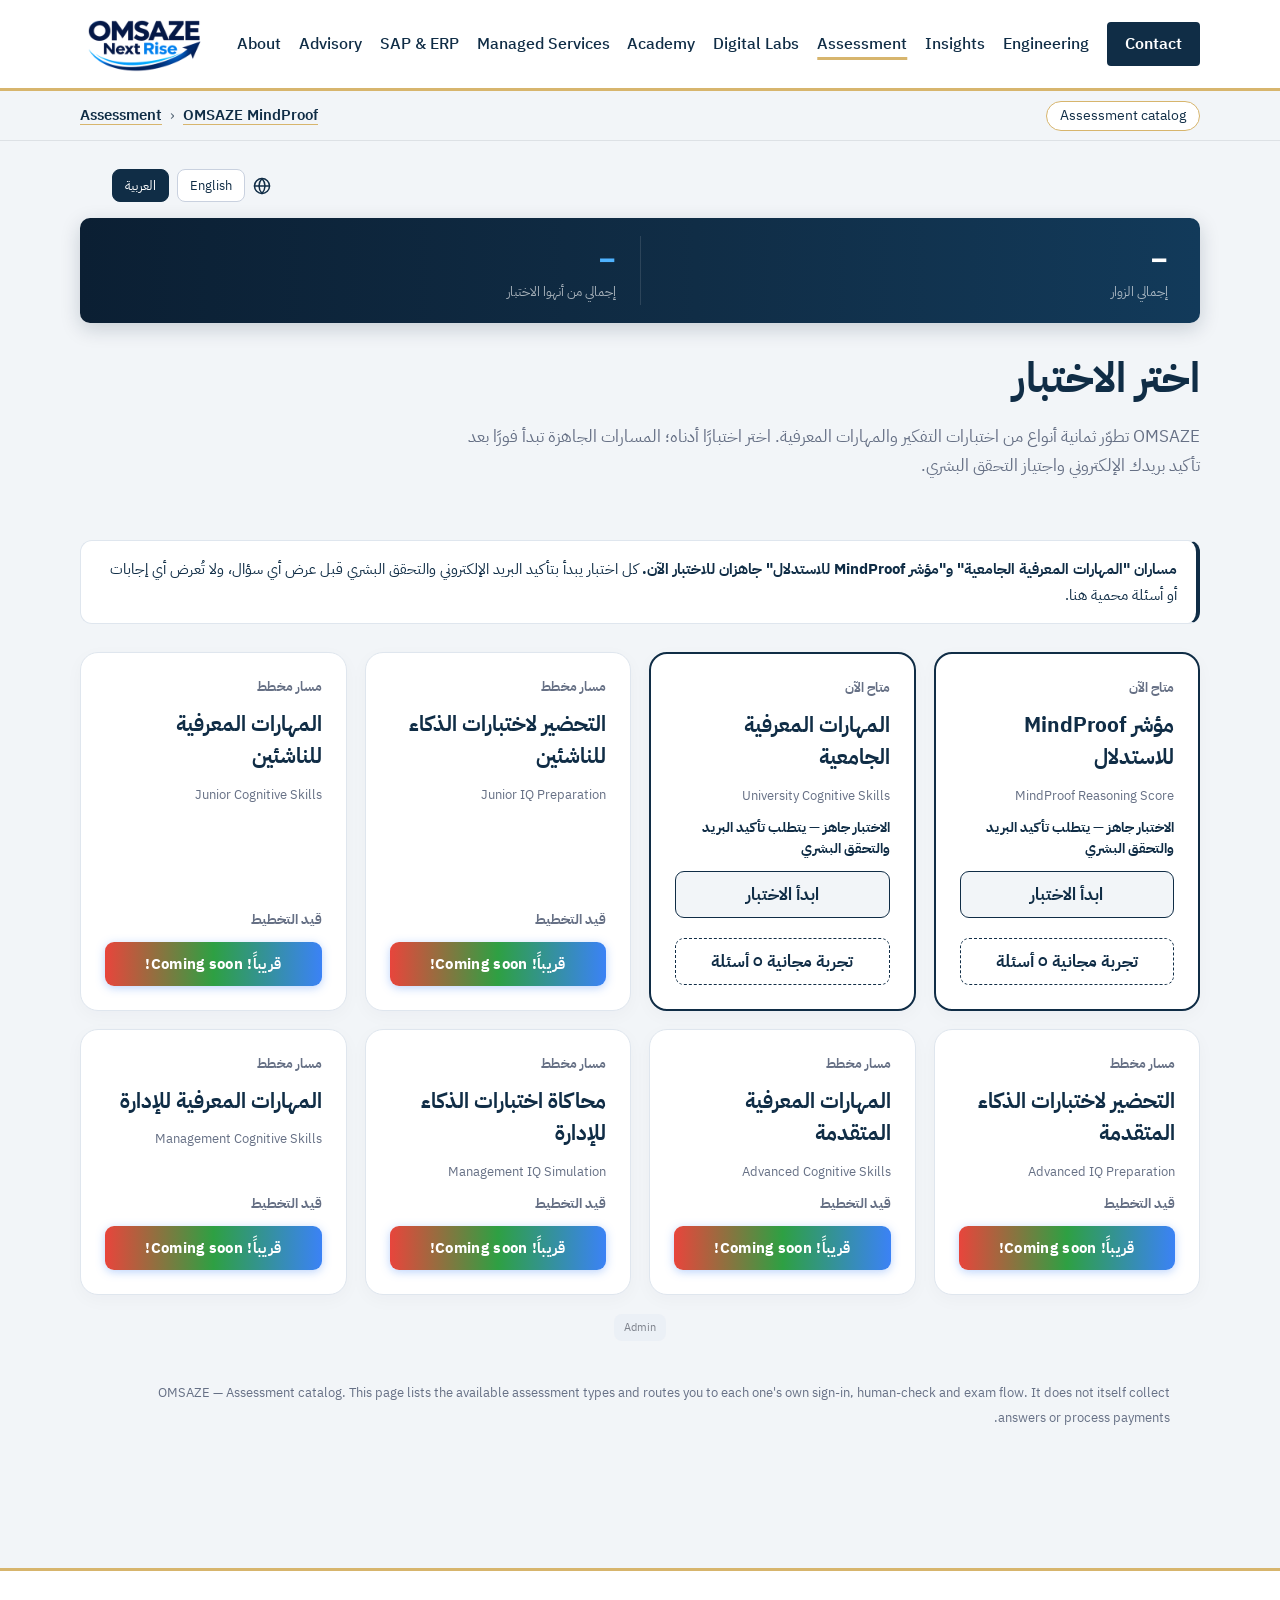
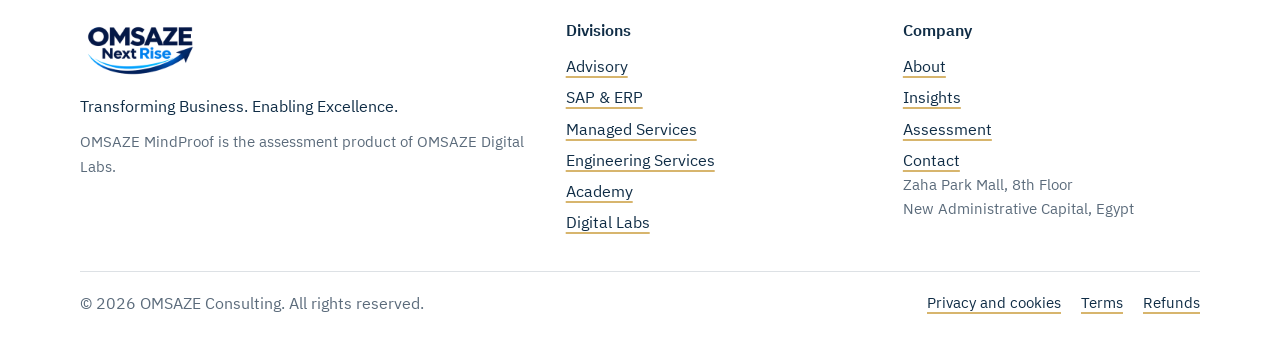
==== commit a1ac701e: "[OMS-MND-261126-10] Strict demo limit enforced in the database (2 per exam per verified email), serv" ====
--- a/index.html
+++ b/index.html
@@ -62,6 +62,10 @@
 <script src="./staging-config.js"></script>
 <script src="./assessment-catalog.js"></script>
 <script>
+async function demoStatus(exam){try{const a=JSON.parse(sessionStorage.getItem('omsaze-email-verification')||'null');if(!a||!a.proof||!a.session||!a.session.access_token)return null;
+  const r=await fetch('https://cbklbucvidcutshhmwjy.supabase.co/rest/v1/rpc/demo_status',{method:'POST',headers:{'content-type':'application/json',apikey:'sb_publishable_Xg48L8YEyp6wLSgDo4_7ww_ljIgB3H_',authorization:'Bearer '+a.session.access_token},body:JSON.stringify({p_exam_tag:exam})});
+  return r.ok?await r.json():null}catch(e){return null}}
+
 "use strict";
 let LANG='ar';try{const saved=localStorage.getItem('omsaze-lang');if(saved==='en'||saved==='ar')LANG=saved}catch{}
 const STAGE_LABELS={en:{visitors:'Total Visitors',submitted:'Total Submitted',h1:'Choose an assessment',lede:'OMSAZE is developing eight types of reasoning and cognitive-skills assessments. Pick one below — the ready tracks start right away once you confirm your email and pass the human check.',note:'<strong>University Cognitive Skills and MindProof Reasoning Score are available now.</strong> Every exam begins with email confirmation and a human check before any question is shown. No answers or protected questions are ever shown here.'},
@@ -80,11 +84,10 @@
     if(item.previewHref){
       button=document.createElement('a'); button.className='previewBtn'; button.href=item.previewHref+(item.previewHref.includes('?')?'&':'?')+'lang='+LANG;
       button.textContent=LANG==='ar'?'ابدأ الاختبار':'Start exam';
-      // OMS-MND-261126-09: Demo button (5 questions, at most 2 demos per person on this browser, no result saved).
-      var used=0;try{const r=JSON.parse(localStorage.getItem('omsaze-demo-'+item.id)||'null');if(r&&Date.now()-r.t<86400000)used=r.n|0}catch{}
-      const demo=document.createElement(used>=2?'button':'a');demo.className='previewBtn demoBtn';
-      if(used>=2){demo.type='button';demo.disabled=true;demo.textContent=LANG==='ar'?'تم استخدام التجربتين':'Both demos used'}
-      else{demo.href='./demo.html?exam='+encodeURIComponent(item.id)+'&lang='+LANG;demo.textContent=(LANG==='ar'?'تجربة مجانية ٥ أسئلة':'Free demo · 5 questions')+' ('+(LANG==='ar'?'متبقي ':'')+(2-used)+(LANG==='ar'?'':' left')+')'}
+      // OMS-MND-261126-10: Demo button. The 2-demo limit is enforced in the database per verified email; this only shows it.
+      const demo=document.createElement('a');demo.className='previewBtn demoBtn';demo.href='./demo.html?exam='+encodeURIComponent(item.id)+'&lang='+LANG;
+      demo.textContent=LANG==='ar'?'تجربة مجانية ٥ أسئلة':'Free demo · 5 questions';
+      demoStatus(item.id).then(function(st){if(!st)return;if(st.remaining<=0){const b=document.createElement('button');b.type='button';b.className=demo.className;b.disabled=true;b.textContent=LANG==='ar'?'تم استخدام التجربتين':'Both demos used';demo.replaceWith(b)}else demo.textContent+=' ('+(LANG==='ar'?'متبقي '+st.remaining:st.remaining+' left')+')'});
       extra=demo;
     } else {
       button=document.createElement('button'); button.type='button'; button.disabled=true; button.className='soon';
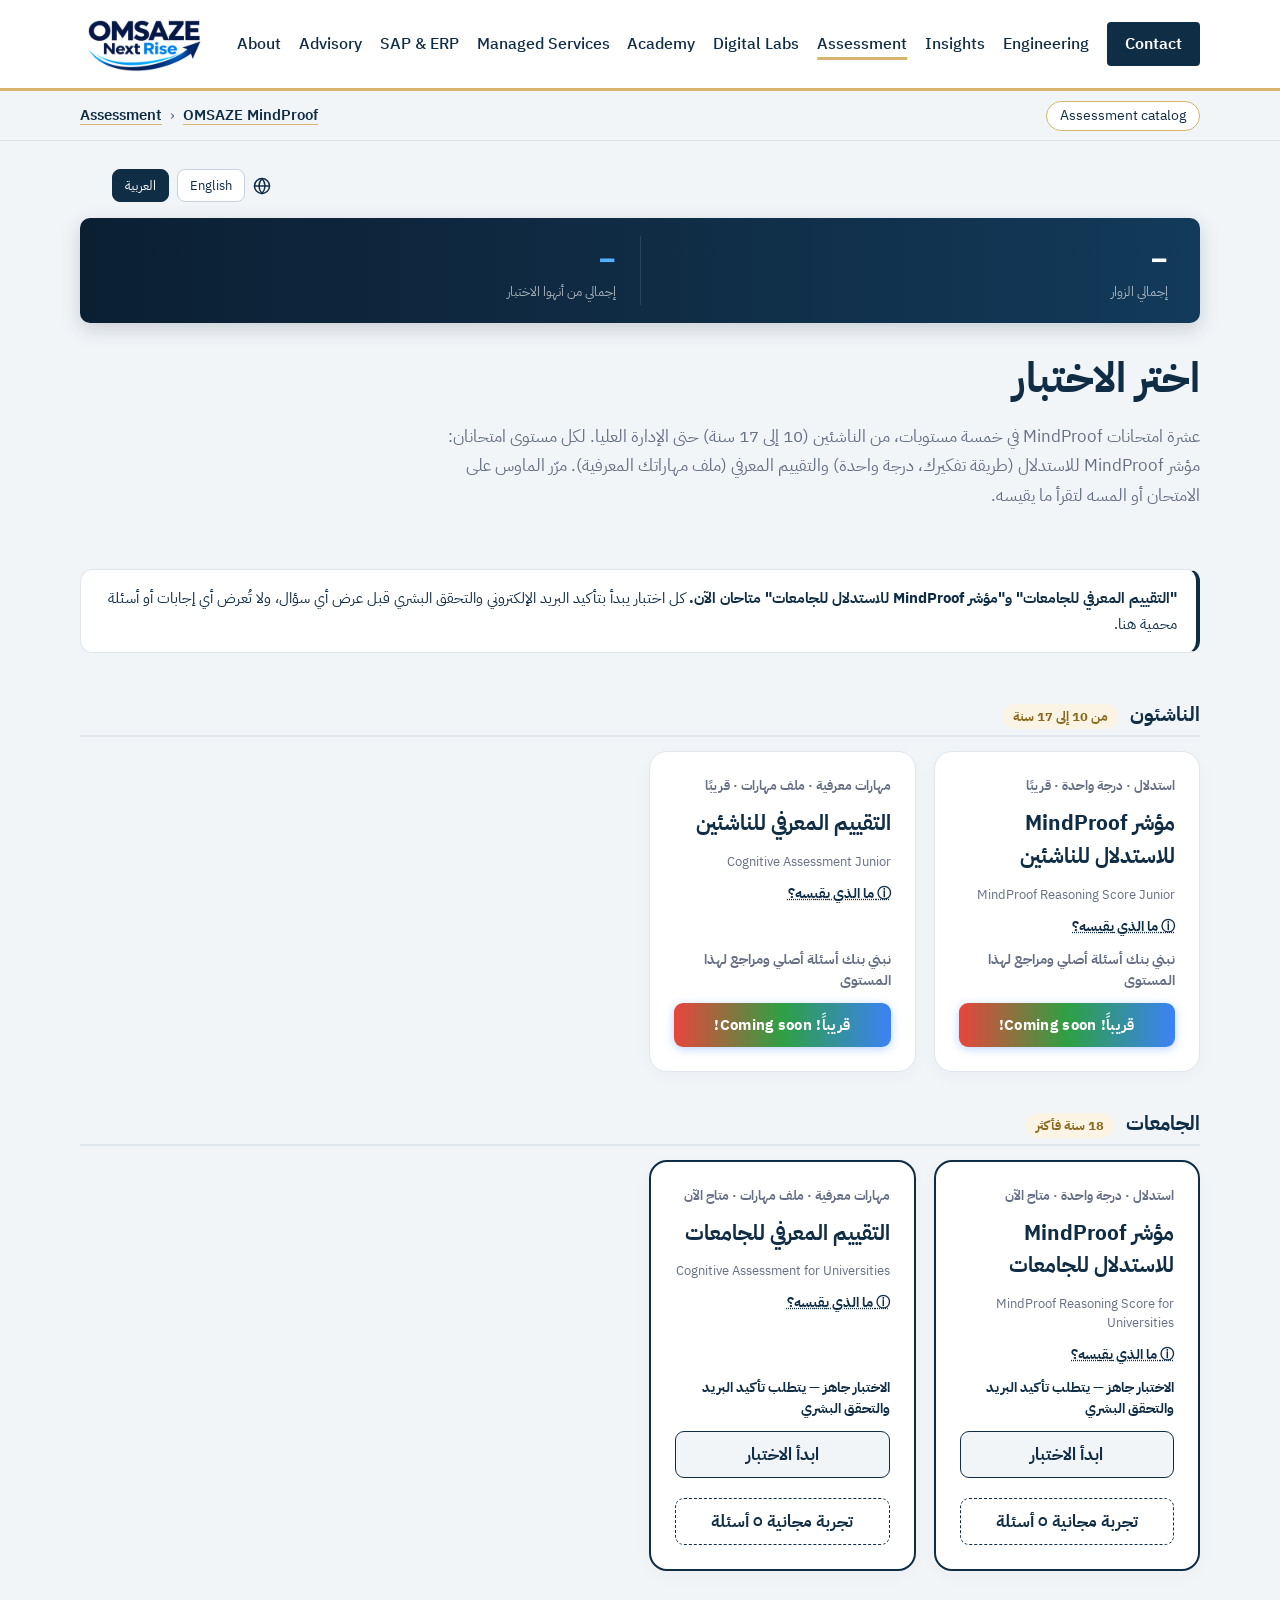
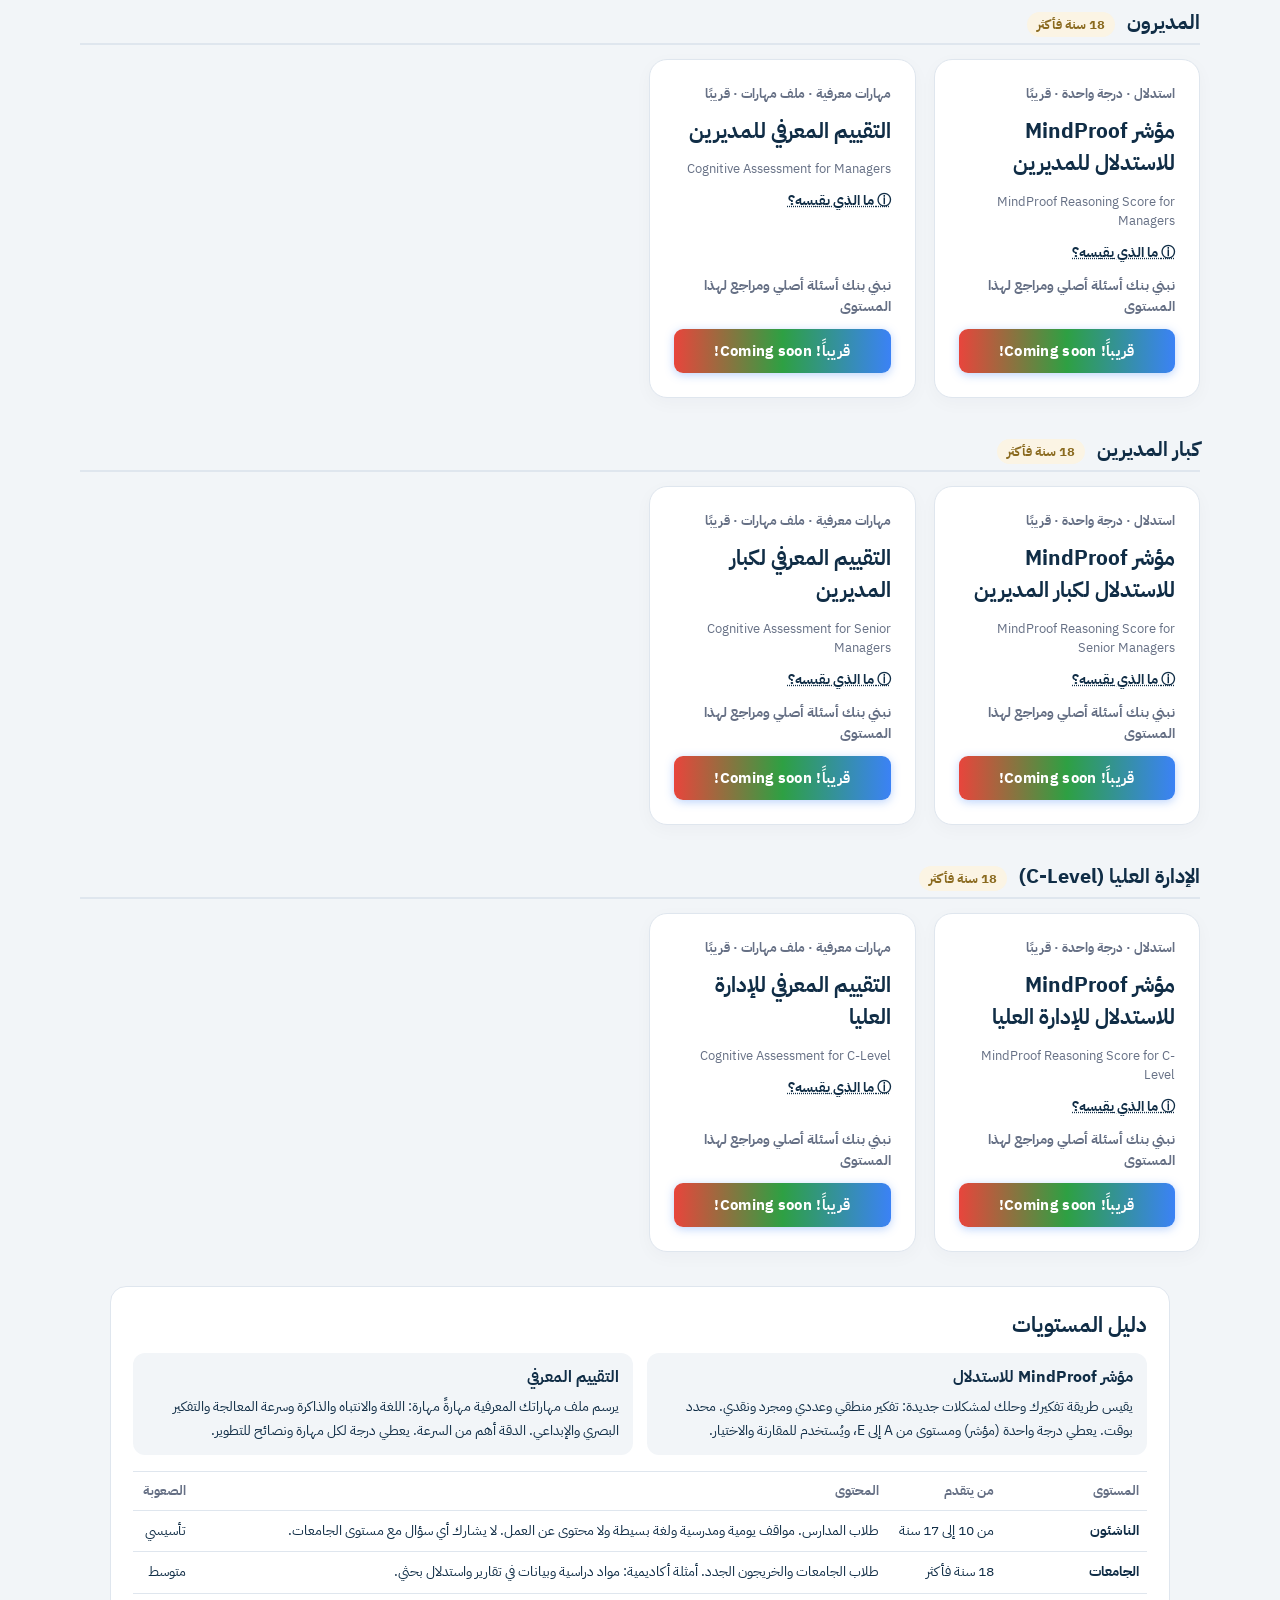
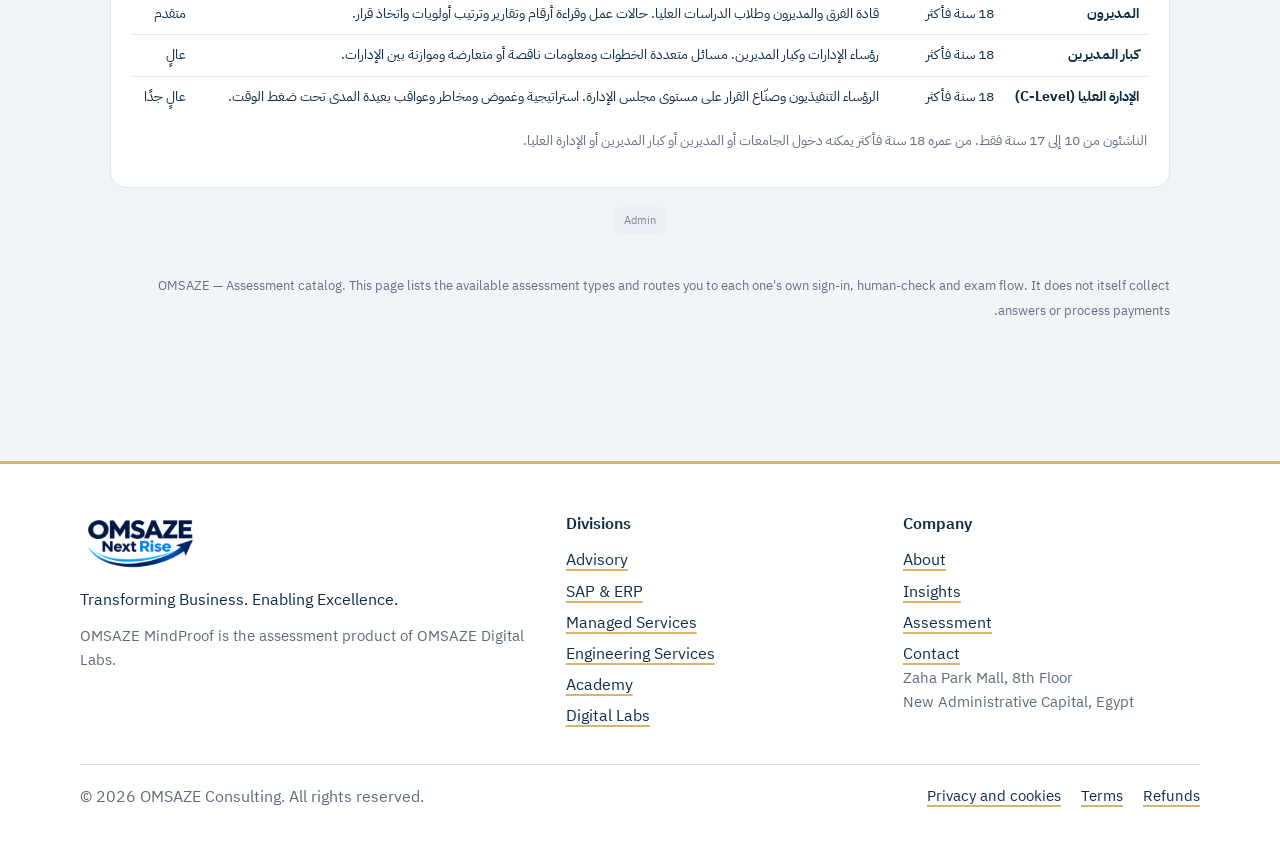
==== commit b2798d9a: "[OMS-MND-261126-15] Catalog: 5 levels x 2 exams, hover summaries, level guide; live exams renamed fo" ====
--- a/index.html
+++ b/index.html
@@ -42,7 +42,14 @@
 .card button{background:var(--blue);color:#fff;border:0;border-radius:8px;padding:10px 18px;font-size:14px;cursor:pointer;margin-top:8px}
 .err{color:#c0392b;font-size:14px;margin-top:6px;min-height:16px}
 footer{font-size:13px;color:var(--muted);line-height:1.9;margin-top:40px;max-width:1060px;margin-inline:auto}
-.demoBtn{display:block;width:100%;margin-top:8px;font:inherit;background:#fff!important;border-style:dashed!important}.demoBtn:disabled{opacity:.5;cursor:not-allowed}</style>
+.demoBtn{display:block;width:100%;margin-top:8px;font:inherit;background:#fff!important;border-style:dashed!important}.demoBtn:disabled{opacity:.5;cursor:not-allowed}.levelHead{grid-column:1/-1;display:flex;align-items:baseline;gap:12px;margin:18px 0 -4px;border-bottom:2px solid var(--line);padding-bottom:6px}.levelHead h3{margin:0;font-size:20px}.levelHead .age{font-size:13px;font-weight:700;color:#8a6a1f;background:#fbf4e4;border-radius:999px;padding:3px 10px}
+article{position:relative}article:focus{outline:3px solid rgba(194,155,64,.6)}
+.infoBtn{align-self:flex-start;background:none;border:0;padding:0;color:var(--blue);font:inherit;font-size:13.5px;font-weight:700;cursor:pointer;text-decoration:underline dotted}
+.tip{display:none;position:absolute;inset-inline:12px;top:calc(100% - 14px);z-index:5;background:#102D46;color:#fff;font-size:14px;line-height:1.7;padding:12px 14px;border-radius:10px;box-shadow:0 10px 26px rgba(11,31,58,.25)}
+@media (hover:hover){article:hover .tip{display:block}}article:focus-within .tip,article.showTip .tip{display:block}
+.guide{max-width:1060px;margin:34px auto 0;background:#fff;border:1px solid var(--line);border-radius:16px;padding:22px}.guide h2{margin:0 0 12px}.guide .types{display:grid;grid-template-columns:repeat(auto-fit,minmax(260px,1fr));gap:14px;margin-bottom:16px}.guide .types div{background:#F2F5F8;border-radius:12px;padding:12px 14px}.guide .types h3{margin:0 0 6px;font-size:16px}.guide .types p{margin:0;font-size:14px;line-height:1.7}
+.guideWrap{overflow-x:auto}.guide table{width:100%;border-collapse:collapse;font-size:14px}.guide th,.guide td{border-top:1px solid var(--line);padding:9px 8px;text-align:start;vertical-align:top;line-height:1.6}.guide thead th{font-size:12.5px;color:var(--muted);text-transform:uppercase}.guide .muted{color:var(--muted);font-size:13.5px}
+</style>
 <link rel="preconnect" href="https://fonts.googleapis.com"><link rel="preconnect" href="https://fonts.gstatic.com" crossorigin><link href="https://fonts.googleapis.com/css2?family=Manrope:wght@600;700;800&family=Source+Sans+3:wght@400;500;600;700&family=IBM+Plex+Sans+Arabic:wght@400;500;600;700&display=swap" rel="stylesheet"><link rel="stylesheet" href="./omsaze-brand.css"></head>
 <body>
 <main>
@@ -55,6 +62,7 @@
 </header>
 <div class="note" id="note" dir="rtl"><strong>مسارا "المهارات المعرفية الجامعية" و"مؤشر MindProof للاستدلال" متاحان الآن.</strong> كل اختبار يبدأ بتأكيد البريد الإلكتروني والتحقق البشري قبل عرض أي سؤال، ولا تُعرض أي إجابات أو أسئلة محمية هنا.</div>
 <section class="grid" id="catalog" aria-label="أنواع الاختبارات"></section>
+<section class="guide" id="levelGuide" aria-label="Level guide"></section>
 <p style="text-align:center;margin:18px 0 0"><button type="button" id="adminToggle" style="font-size:11px;padding:5px 10px;opacity:.55;background:#e7ecf5;color:#1d2433;border:0;border-radius:8px;cursor:pointer">Admin</button></p>
 <div class="card" id="adminPanel" style="display:none;max-width:420px"></div>
 <footer>OMSAZE — Assessment catalog. This page lists the available assessment types and routes you to each one's own sign-in, human-check and exam flow. It does not itself collect answers or process payments.</footer>
@@ -68,33 +76,56 @@
 
 "use strict";
 let LANG='ar';try{const saved=localStorage.getItem('omsaze-lang');if(saved==='en'||saved==='ar')LANG=saved}catch{}
-const STAGE_LABELS={en:{visitors:'Total Visitors',submitted:'Total Submitted',h1:'Choose an assessment',lede:'OMSAZE is developing eight types of reasoning and cognitive-skills assessments. Pick one below — the ready tracks start right away once you confirm your email and pass the human check.',note:'<strong>University Cognitive Skills and MindProof Reasoning Score are available now.</strong> Every exam begins with email confirmation and a human check before any question is shown. No answers or protected questions are ever shown here.'},
-  ar:{visitors:'إجمالي الزوار',submitted:'إجمالي من أنهوا الاختبار',h1:'اختر الاختبار',lede:'OMSAZE تطوّر ثمانية أنواع من اختبارات التفكير والمهارات المعرفية. اختر اختبارًا أدناه؛ المسارات الجاهزة تبدأ فورًا بعد تأكيد بريدك الإلكتروني واجتياز التحقق البشري.',note:'<strong>مساران "المهارات المعرفية الجامعية" و"مؤشر MindProof للاستدلال" جاهزان للاختبار الآن.</strong> كل اختبار يبدأ بتأكيد البريد الإلكتروني والتحقق البشري قبل عرض أي سؤال، ولا تُعرض أي إجابات أو أسئلة محمية هنا.'}};
+const STAGE_LABELS={en:{visitors:'Total Visitors',submitted:'Total Submitted',h1:'Choose an assessment',lede:'Ten MindProof exams in five levels, from Junior (age 10 to 17) to C-Level. Each level has two exams: MindProof Reasoning Score (how you reason, one index score) and Cognitive Assessment (your profile of cognitive skills). Hover over or tap an exam to read what it measures.',note:'<strong>Cognitive Assessment for Universities and MindProof Reasoning Score for Universities are available now.</strong> Every exam begins with email confirmation and a human check before any question is shown. No answers or protected questions are ever shown here.'},
+  ar:{visitors:'إجمالي الزوار',submitted:'إجمالي من أنهوا الاختبار',h1:'اختر الاختبار',lede:'عشرة امتحانات MindProof في خمسة مستويات، من الناشئين (10 إلى 17 سنة) حتى الإدارة العليا. لكل مستوى امتحانان: مؤشر MindProof للاستدلال (طريقة تفكيرك، درجة واحدة) والتقييم المعرفي (ملف مهاراتك المعرفية). مرّر الماوس على الامتحان أو المسه لتقرأ ما يقيسه.',note:'<strong>"التقييم المعرفي للجامعات" و"مؤشر MindProof للاستدلال للجامعات" متاحان الآن.</strong> كل اختبار يبدأ بتأكيد البريد الإلكتروني والتحقق البشري قبل عرض أي سؤال، ولا تُعرض أي إجابات أو أسئلة محمية هنا.'}};
 function renderCatalog(){
   const root=document.getElementById('catalog'); root.innerHTML='';
-  const catalog=window.OMSAZE_T_CATALOG;
-  if(!Array.isArray(catalog)||catalog.length!==8){root.textContent='Could not load the assessment catalog.';return}
-  for(const item of catalog){
-    const card=document.createElement('article'); if(item.pilot)card.className='pilot';
-    const kicker=document.createElement('div'); kicker.className='kicker'; kicker.textContent=item.pilot?(LANG==='ar'?'متاح الآن':'Available now'):(LANG==='ar'?'مسار مخطط':'Planned track');
-    const title=document.createElement('h2'); title.textContent=LANG==='ar'?item.ar:item.en;
-    const subtitle=document.createElement('div'); subtitle.className='english'; subtitle.textContent=LANG==='ar'?item.en:item.ar;
-    const status=document.createElement('div'); status.className='status'; status.textContent=item.previewHref?(LANG==='ar'?'الاختبار جاهز — يتطلب تأكيد البريد والتحقق البشري':'Exam ready — email confirmation and human check required'):(item.pilot?(LANG==='ar'?'تجهيز بنك أسئلة أصلي ومراجع':'Building an original, reviewed question bank'):(LANG==='ar'?'قيد التخطيط':'Planned'));
+  const catalog=window.OMSAZE_T_CATALOG, levels=window.OMSAZE_T_LEVELS||[];
+  if(!Array.isArray(catalog)||catalog.length!==10){root.textContent='Could not load the assessment catalog.';return}
+  const AR=LANG==='ar';
+  for(const lv of levels){
+    // OMS-MND-261126-15: one row per level with its age rule.
+    const head=document.createElement('div');head.className='levelHead';
+    const h=document.createElement('h3');h.textContent=AR?lv.ar:lv.en;
+    const age=document.createElement('span');age.className='age';age.textContent=AR?lv.ageAr:lv.ageEn;
+    head.append(h,age);root.append(head);
+  for(const item of catalog.filter(x=>x.level===lv.id)){
+    const card=document.createElement('article'); if(item.pilot)card.className='pilot'; card.tabIndex=0;
+    const kicker=document.createElement('div'); kicker.className='kicker'; kicker.textContent=(item.type==='mrs'?(AR?'استدلال · درجة واحدة':'Reasoning · one index score'):(AR?'مهارات معرفية · ملف مهارات':'Cognitive skills · skill profile'))+' · '+(item.pilot?(AR?'متاح الآن':'Available now'):(AR?'قريبًا':'Coming soon'));
+    const title=document.createElement('h2'); title.textContent=AR?item.ar:item.en;
+    const subtitle=document.createElement('div'); subtitle.className='english'; subtitle.textContent=AR?item.en:item.ar;
+    // Short summary: shown on hover or keyboard focus (desktop) and with the info button (touch).
+    const info=document.createElement('button');info.type='button';info.className='infoBtn';info.setAttribute('aria-expanded','false');info.textContent=AR?'ⓘ ما الذي يقيسه؟':'ⓘ What does it measure?';
+    const tip=document.createElement('div');tip.className='tip';tip.setAttribute('role','note');tip.textContent=AR?item.summaryAr:item.summaryEn;
+    info.addEventListener('click',function(e){e.stopPropagation();const open=card.classList.toggle('showTip');info.setAttribute('aria-expanded',String(open))});
+    const status=document.createElement('div'); status.className='status'; status.textContent=item.previewHref?(AR?'الاختبار جاهز — يتطلب تأكيد البريد والتحقق البشري':'Exam ready — email confirmation and human check required'):(AR?'نبني بنك أسئلة أصلي ومراجع لهذا المستوى':'Building an original, reviewed question bank for this level');
     let button, extra=null;
     if(item.previewHref){
       button=document.createElement('a'); button.className='previewBtn'; button.href=item.previewHref+(item.previewHref.includes('?')?'&':'?')+'lang='+LANG;
-      button.textContent=LANG==='ar'?'ابدأ الاختبار':'Start exam';
+      button.textContent=AR?'ابدأ الاختبار':'Start exam';
       // OMS-MND-261126-10: Demo button. The 2-demo limit is enforced in the database per verified email; this only shows it.
       const demo=document.createElement('a');demo.className='previewBtn demoBtn';demo.href='./demo.html?exam='+encodeURIComponent(item.id)+'&lang='+LANG;
-      demo.textContent=LANG==='ar'?'تجربة مجانية ٥ أسئلة':'Free demo · 5 questions';
-      demoStatus(item.id).then(function(st){if(!st)return;if(st.remaining<=0){const b=document.createElement('button');b.type='button';b.className=demo.className;b.disabled=true;b.textContent=LANG==='ar'?'تم استخدام التجربتين':'Both demos used';demo.replaceWith(b)}else demo.textContent+=' ('+(LANG==='ar'?'متبقي '+st.remaining:st.remaining+' left')+')'});
+      demo.textContent=AR?'تجربة مجانية ٥ أسئلة':'Free demo · 5 questions';
+      demoStatus(item.id).then(function(st){if(!st)return;if(st.remaining<=0){const b=document.createElement('button');b.type='button';b.className=demo.className;b.disabled=true;b.textContent=AR?'تم استخدام التجربتين':'Both demos used';demo.replaceWith(b)}else demo.textContent+=' ('+(AR?'متبقي '+st.remaining:st.remaining+' left')+')'});
       extra=demo;
     } else {
       button=document.createElement('button'); button.type='button'; button.disabled=true; button.className='soon';
-      button.textContent=LANG==='ar'?'قريباً! Coming soon!':'Coming soon!';
+      button.textContent=AR?'قريباً! Coming soon!':'Coming soon!';
     }
-    card.append(kicker,title,subtitle,status,button);if(extra)card.append(extra); root.append(card);
-  }
+    card.append(kicker,title,subtitle,info,tip,status,button);if(extra)card.append(extra); root.append(card);
+  }}
+  renderGuide();
+}
+// OMS-MND-261126-15: level guide (the manual for each level).
+function renderGuide(){
+  const g=document.getElementById('levelGuide');if(!g)return;const AR=LANG==='ar',L=window.OMSAZE_T_LEVELS||[],T=window.OMSAZE_T_TYPES||{};
+  const esc=v=>String(v).replace(/[&<>"]/g,c=>({'&':'&amp;','<':'&lt;','>':'&gt;','"':'&quot;'}[c]));
+  g.dir=AR?'rtl':'ltr';
+  g.innerHTML='<h2>'+(AR?'دليل المستويات':'Level guide')+'</h2>'+
+    '<div class="types">'+['mrs','ca'].map(k=>T[k]?'<div><h3>'+esc(AR?T[k].ar:T[k].en)+'</h3><p>'+esc(AR?T[k].sumAr:T[k].sumEn)+'</p></div>':'').join('')+'</div>'+
+    '<div class="guideWrap"><table><thead><tr><th>'+(AR?'المستوى':'Level')+'</th><th>'+(AR?'من يتقدم':'Who can take it')+'</th><th>'+(AR?'المحتوى':'Content')+'</th><th>'+(AR?'الصعوبة':'Difficulty')+'</th></tr></thead><tbody>'+
+    L.map(l=>'<tr><th scope="row">'+esc(AR?l.ar:l.en)+'</th><td>'+esc(AR?l.ageAr:l.ageEn)+'</td><td>'+esc(AR?l.focusAr:l.focusEn)+'</td><td>'+esc(AR?l.difficultyAr:l.difficultyEn)+'</td></tr>').join('')+
+    '</tbody></table></div><p class="muted">'+(AR?'الناشئون من 10 إلى 17 سنة فقط. من عمره 18 سنة فأكثر يمكنه دخول الجامعات أو المديرين أو كبار المديرين أو الإدارة العليا.':'Junior is for ages 10 to 17 only. Anyone aged 18 or over can take Universities, Manager, Senior Manager or C-Level.')+'</p>';
 }
 function updateLangButtons(){const en=document.getElementById('lg_en'),ar=document.getElementById('lg_ar');if(en)en.classList.toggle('on',LANG==='en');if(ar)ar.classList.toggle('on',LANG==='ar')}
 function refreshStatLabels(){const s=STAGE_LABELS[LANG]||STAGE_LABELS.en;const a=document.getElementById('lb_v'),b=document.getElementById('lb_s');if(a)a.textContent=s.visitors;if(b)b.textContent=s.submitted}
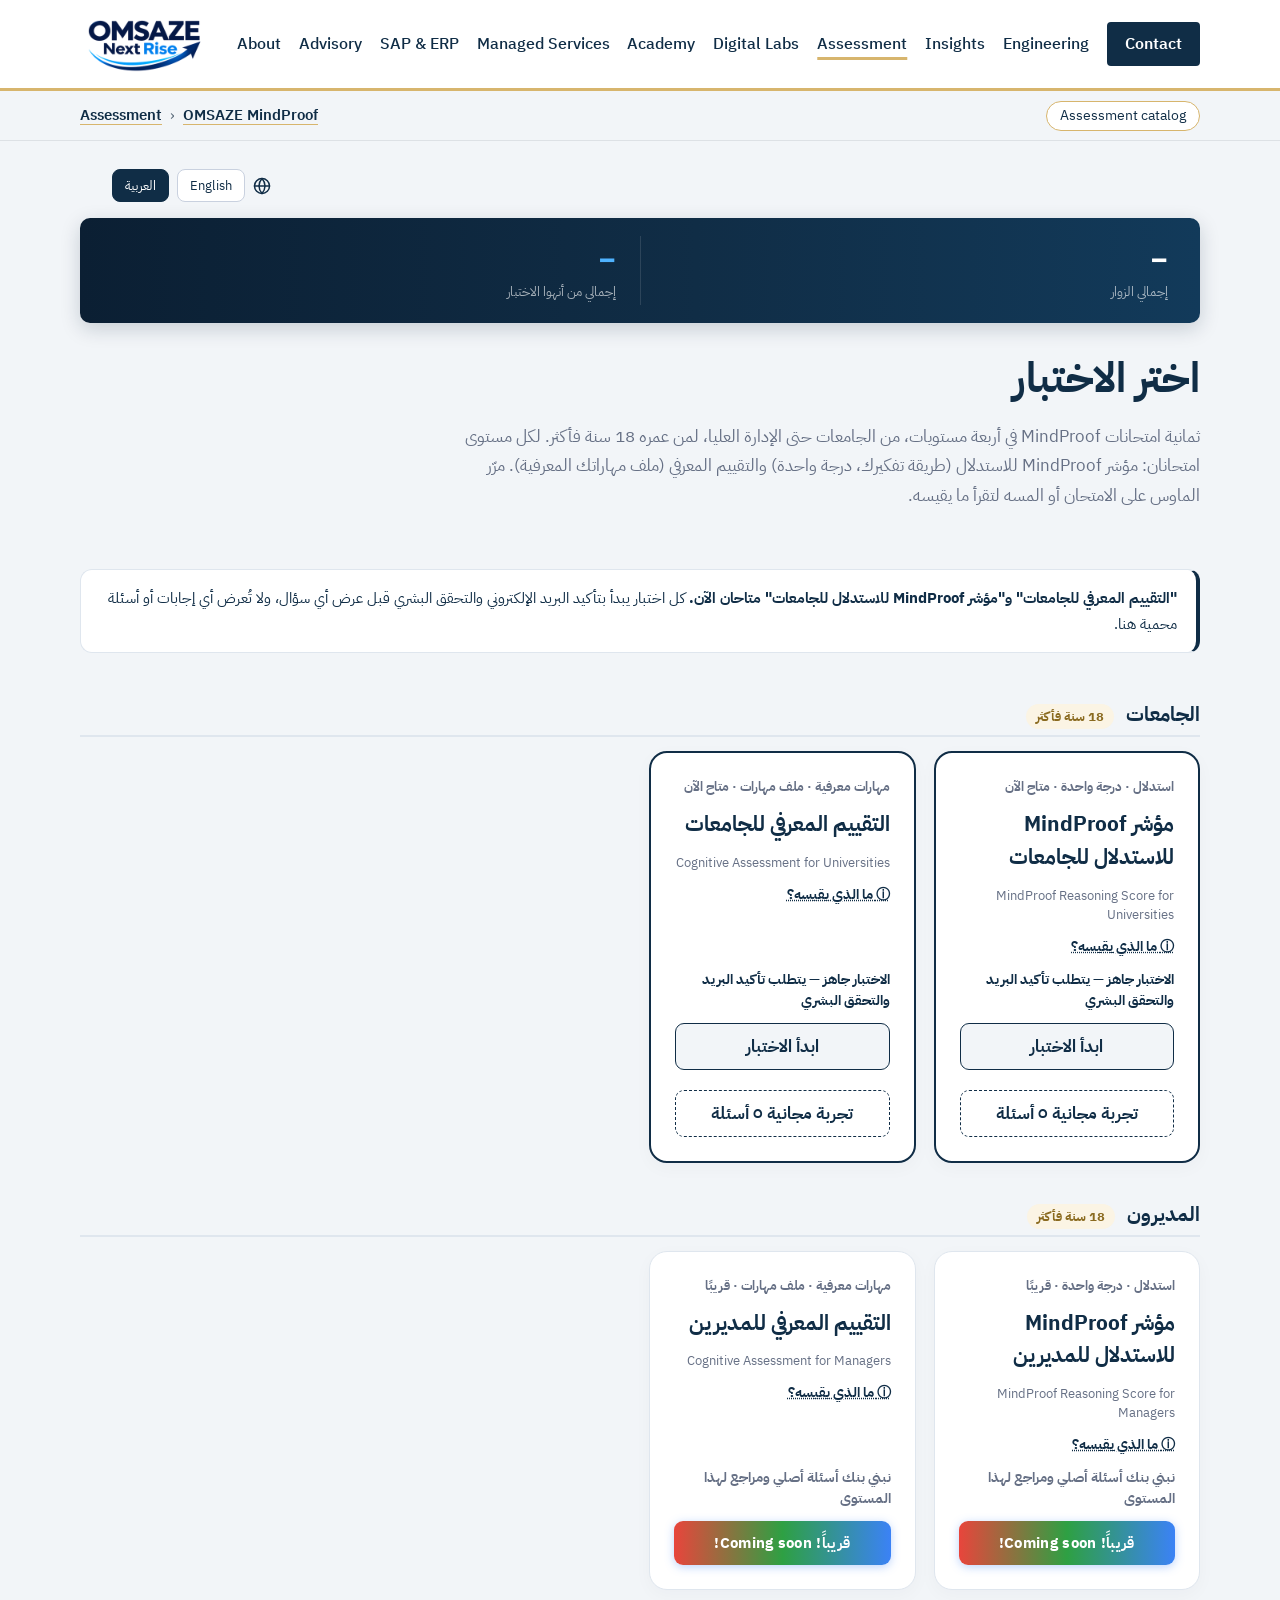
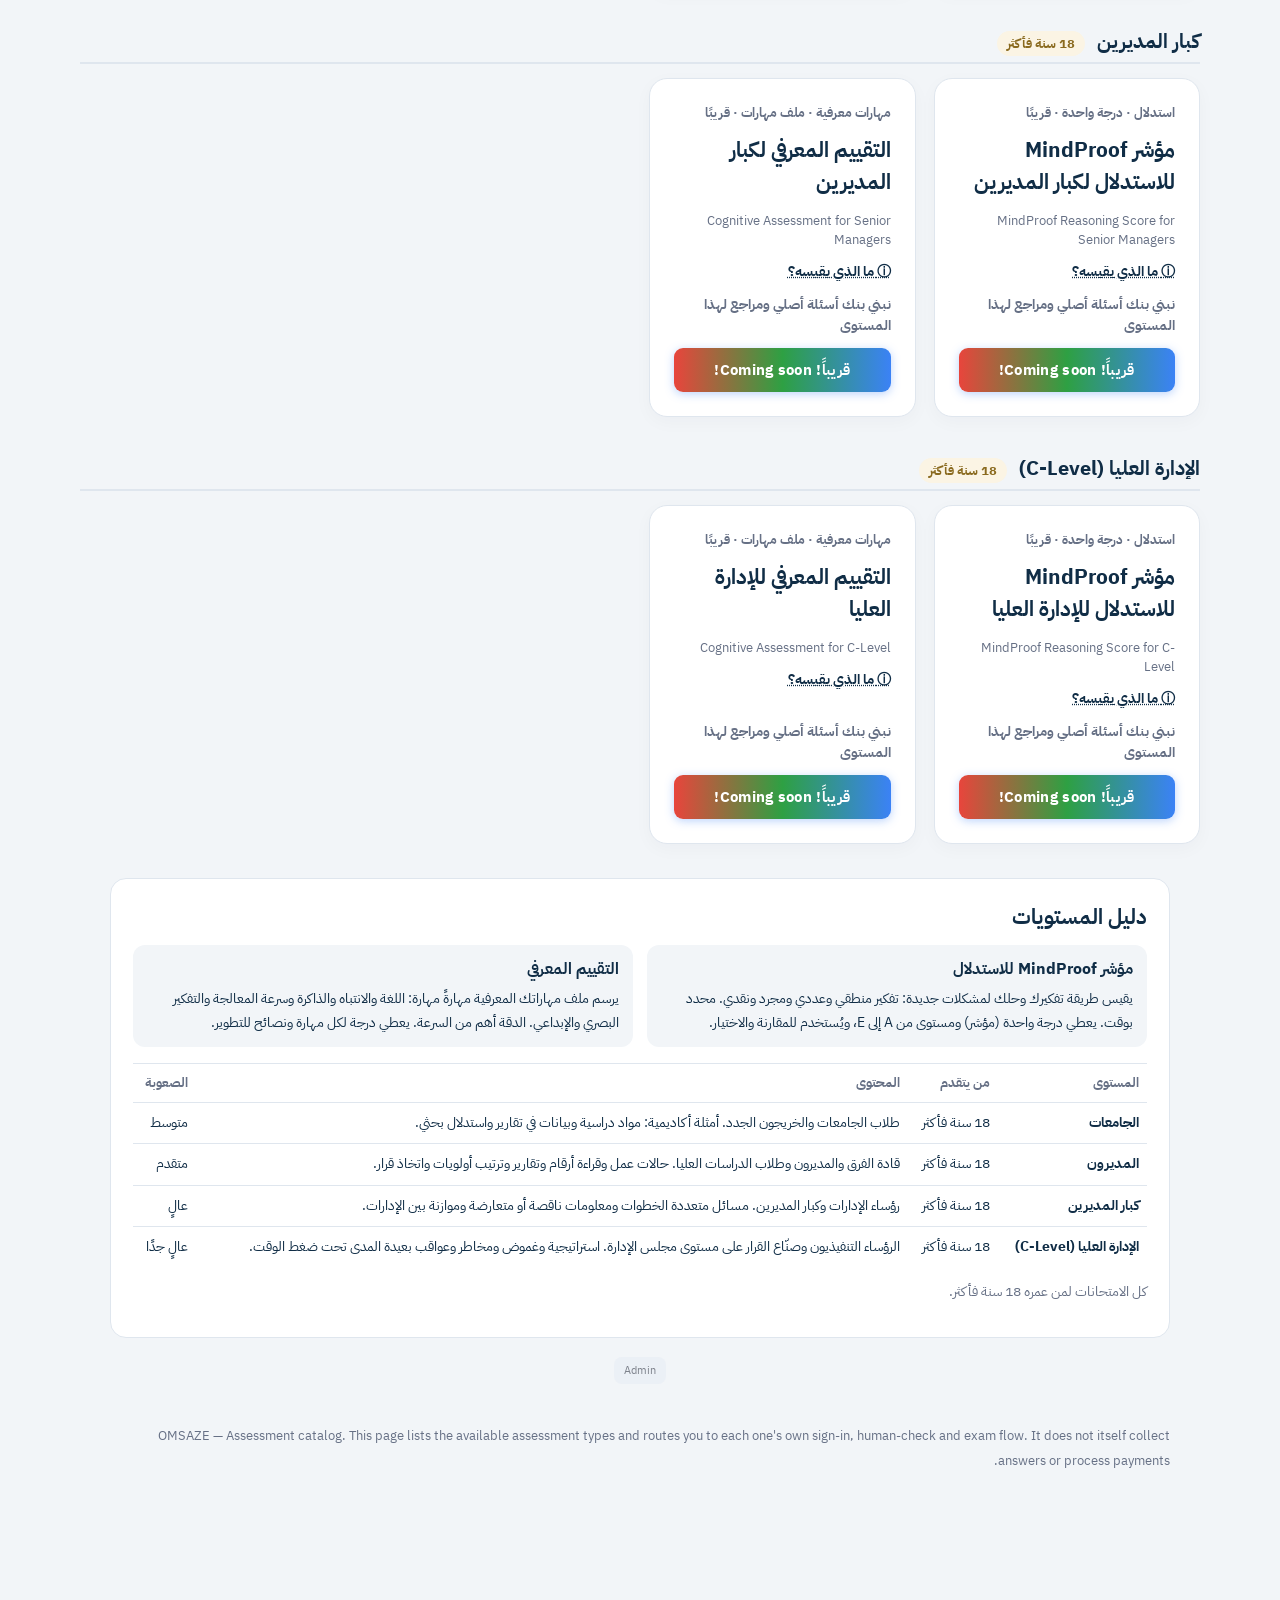
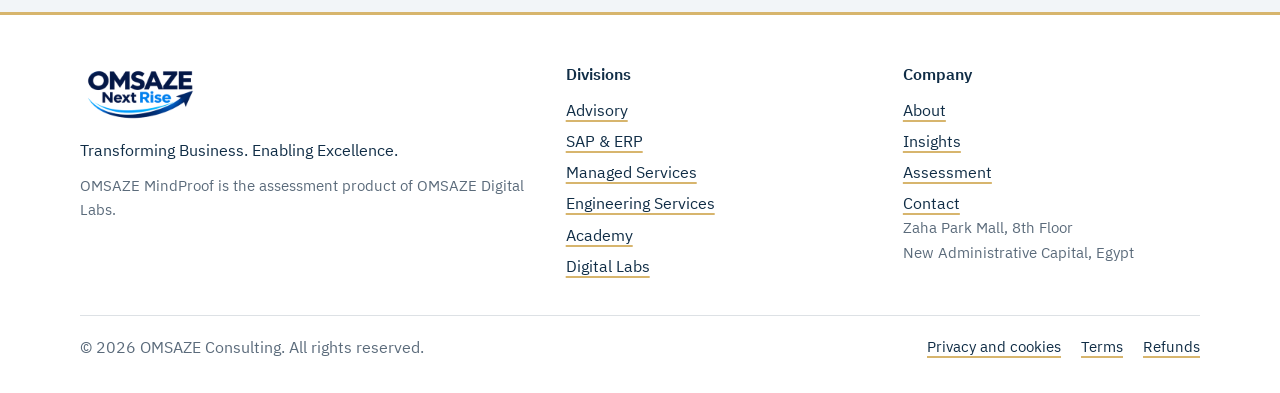
==== commit 67834da0: "[OMS-MND-261126-17] Hide the Junior exam (10-17) from the catalog until the legal position for minor" ====
--- a/index.html
+++ b/index.html
@@ -76,12 +76,12 @@
 
 "use strict";
 let LANG='ar';try{const saved=localStorage.getItem('omsaze-lang');if(saved==='en'||saved==='ar')LANG=saved}catch{}
-const STAGE_LABELS={en:{visitors:'Total Visitors',submitted:'Total Submitted',h1:'Choose an assessment',lede:'Ten MindProof exams in five levels, from Junior (age 10 to 17) to C-Level. Each level has two exams: MindProof Reasoning Score (how you reason, one index score) and Cognitive Assessment (your profile of cognitive skills). Hover over or tap an exam to read what it measures.',note:'<strong>Cognitive Assessment for Universities and MindProof Reasoning Score for Universities are available now.</strong> Every exam begins with email confirmation and a human check before any question is shown. No answers or protected questions are ever shown here.'},
-  ar:{visitors:'إجمالي الزوار',submitted:'إجمالي من أنهوا الاختبار',h1:'اختر الاختبار',lede:'عشرة امتحانات MindProof في خمسة مستويات، من الناشئين (10 إلى 17 سنة) حتى الإدارة العليا. لكل مستوى امتحانان: مؤشر MindProof للاستدلال (طريقة تفكيرك، درجة واحدة) والتقييم المعرفي (ملف مهاراتك المعرفية). مرّر الماوس على الامتحان أو المسه لتقرأ ما يقيسه.',note:'<strong>"التقييم المعرفي للجامعات" و"مؤشر MindProof للاستدلال للجامعات" متاحان الآن.</strong> كل اختبار يبدأ بتأكيد البريد الإلكتروني والتحقق البشري قبل عرض أي سؤال، ولا تُعرض أي إجابات أو أسئلة محمية هنا.'}};
+const STAGE_LABELS={en:{visitors:'Total Visitors',submitted:'Total Submitted',h1:'Choose an assessment',lede:'Eight MindProof exams in four levels, from Universities to C-Level, for ages 18 and over. Each level has two exams: MindProof Reasoning Score (how you reason, one index score) and Cognitive Assessment (your profile of cognitive skills). Hover over or tap an exam to read what it measures.',note:'<strong>Cognitive Assessment for Universities and MindProof Reasoning Score for Universities are available now.</strong> Every exam begins with email confirmation and a human check before any question is shown. No answers or protected questions are ever shown here.'},
+  ar:{visitors:'إجمالي الزوار',submitted:'إجمالي من أنهوا الاختبار',h1:'اختر الاختبار',lede:'ثمانية امتحانات MindProof في أربعة مستويات، من الجامعات حتى الإدارة العليا، لمن عمره 18 سنة فأكثر. لكل مستوى امتحانان: مؤشر MindProof للاستدلال (طريقة تفكيرك، درجة واحدة) والتقييم المعرفي (ملف مهاراتك المعرفية). مرّر الماوس على الامتحان أو المسه لتقرأ ما يقيسه.',note:'<strong>"التقييم المعرفي للجامعات" و"مؤشر MindProof للاستدلال للجامعات" متاحان الآن.</strong> كل اختبار يبدأ بتأكيد البريد الإلكتروني والتحقق البشري قبل عرض أي سؤال، ولا تُعرض أي إجابات أو أسئلة محمية هنا.'}};
 function renderCatalog(){
   const root=document.getElementById('catalog'); root.innerHTML='';
   const catalog=window.OMSAZE_T_CATALOG, levels=window.OMSAZE_T_LEVELS||[];
-  if(!Array.isArray(catalog)||catalog.length!==10){root.textContent='Could not load the assessment catalog.';return}
+  if(!Array.isArray(catalog)||catalog.length<1){root.textContent='Could not load the assessment catalog.';return}
   const AR=LANG==='ar';
   for(const lv of levels){
     // OMS-MND-261126-15: one row per level with its age rule.
@@ -125,7 +125,7 @@
     '<div class="types">'+['mrs','ca'].map(k=>T[k]?'<div><h3>'+esc(AR?T[k].ar:T[k].en)+'</h3><p>'+esc(AR?T[k].sumAr:T[k].sumEn)+'</p></div>':'').join('')+'</div>'+
     '<div class="guideWrap"><table><thead><tr><th>'+(AR?'المستوى':'Level')+'</th><th>'+(AR?'من يتقدم':'Who can take it')+'</th><th>'+(AR?'المحتوى':'Content')+'</th><th>'+(AR?'الصعوبة':'Difficulty')+'</th></tr></thead><tbody>'+
     L.map(l=>'<tr><th scope="row">'+esc(AR?l.ar:l.en)+'</th><td>'+esc(AR?l.ageAr:l.ageEn)+'</td><td>'+esc(AR?l.focusAr:l.focusEn)+'</td><td>'+esc(AR?l.difficultyAr:l.difficultyEn)+'</td></tr>').join('')+
-    '</tbody></table></div><p class="muted">'+(AR?'الناشئون من 10 إلى 17 سنة فقط. من عمره 18 سنة فأكثر يمكنه دخول الجامعات أو المديرين أو كبار المديرين أو الإدارة العليا.':'Junior is for ages 10 to 17 only. Anyone aged 18 or over can take Universities, Manager, Senior Manager or C-Level.')+'</p>';
+    '</tbody></table></div><p class="muted">'+(AR?'كل الامتحانات لمن عمره 18 سنة فأكثر.':'All exams are for ages 18 and over.')+'</p>';
 }
 function updateLangButtons(){const en=document.getElementById('lg_en'),ar=document.getElementById('lg_ar');if(en)en.classList.toggle('on',LANG==='en');if(ar)ar.classList.toggle('on',LANG==='ar')}
 function refreshStatLabels(){const s=STAGE_LABELS[LANG]||STAGE_LABELS.en;const a=document.getElementById('lb_v'),b=document.getElementById('lb_s');if(a)a.textContent=s.visitors;if(b)b.textContent=s.submitted}
